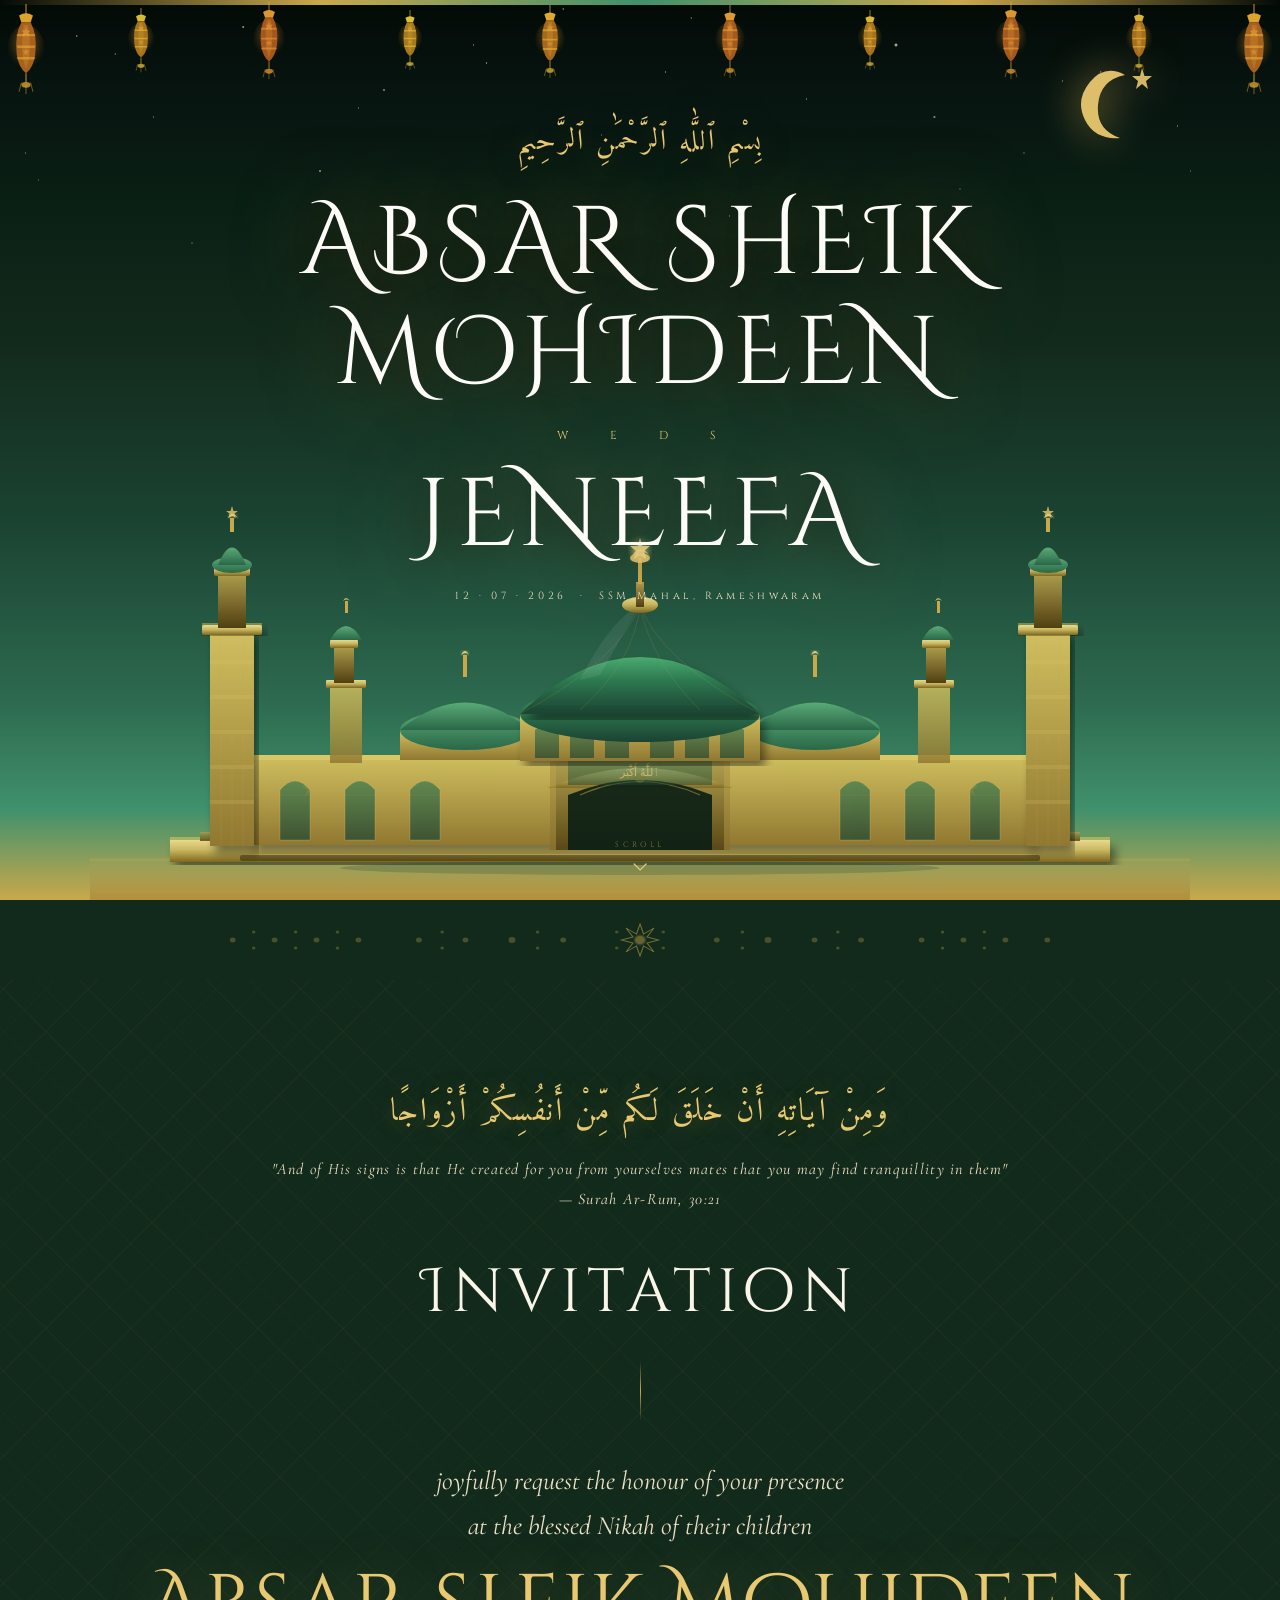
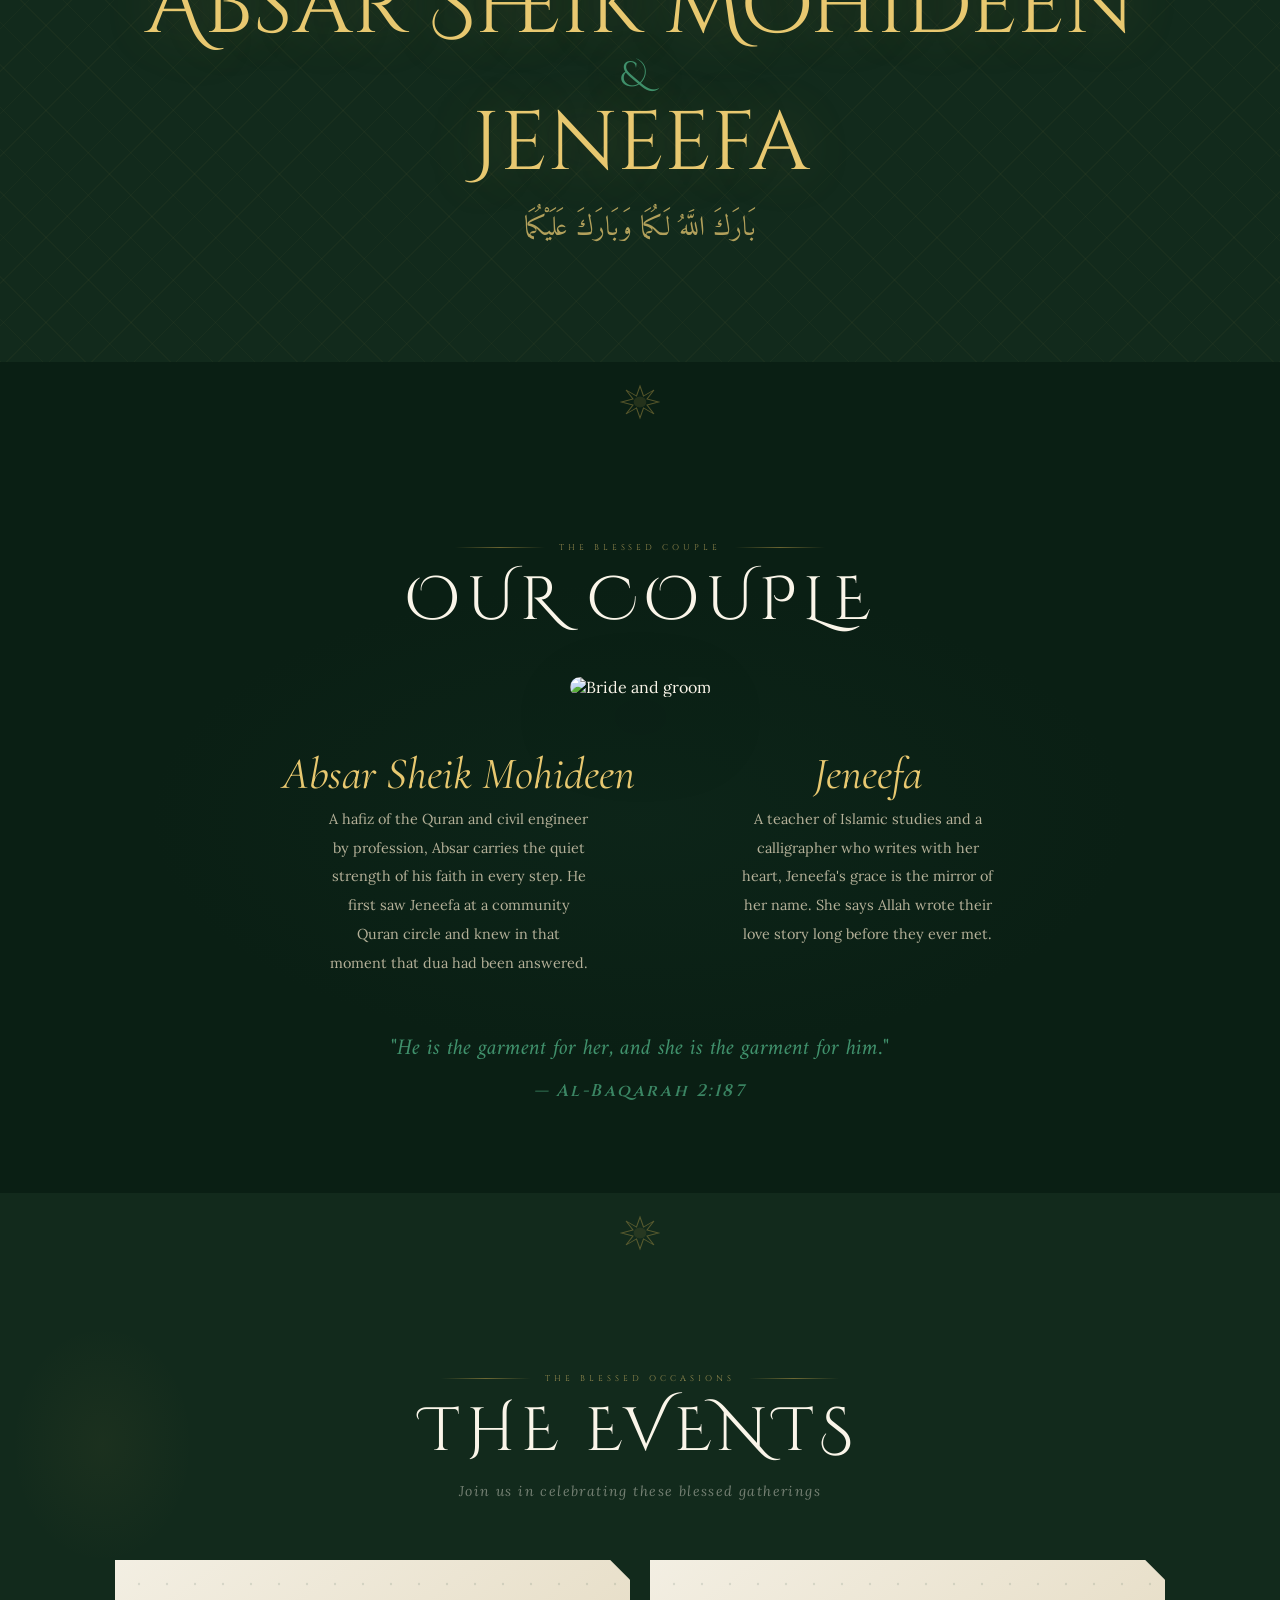
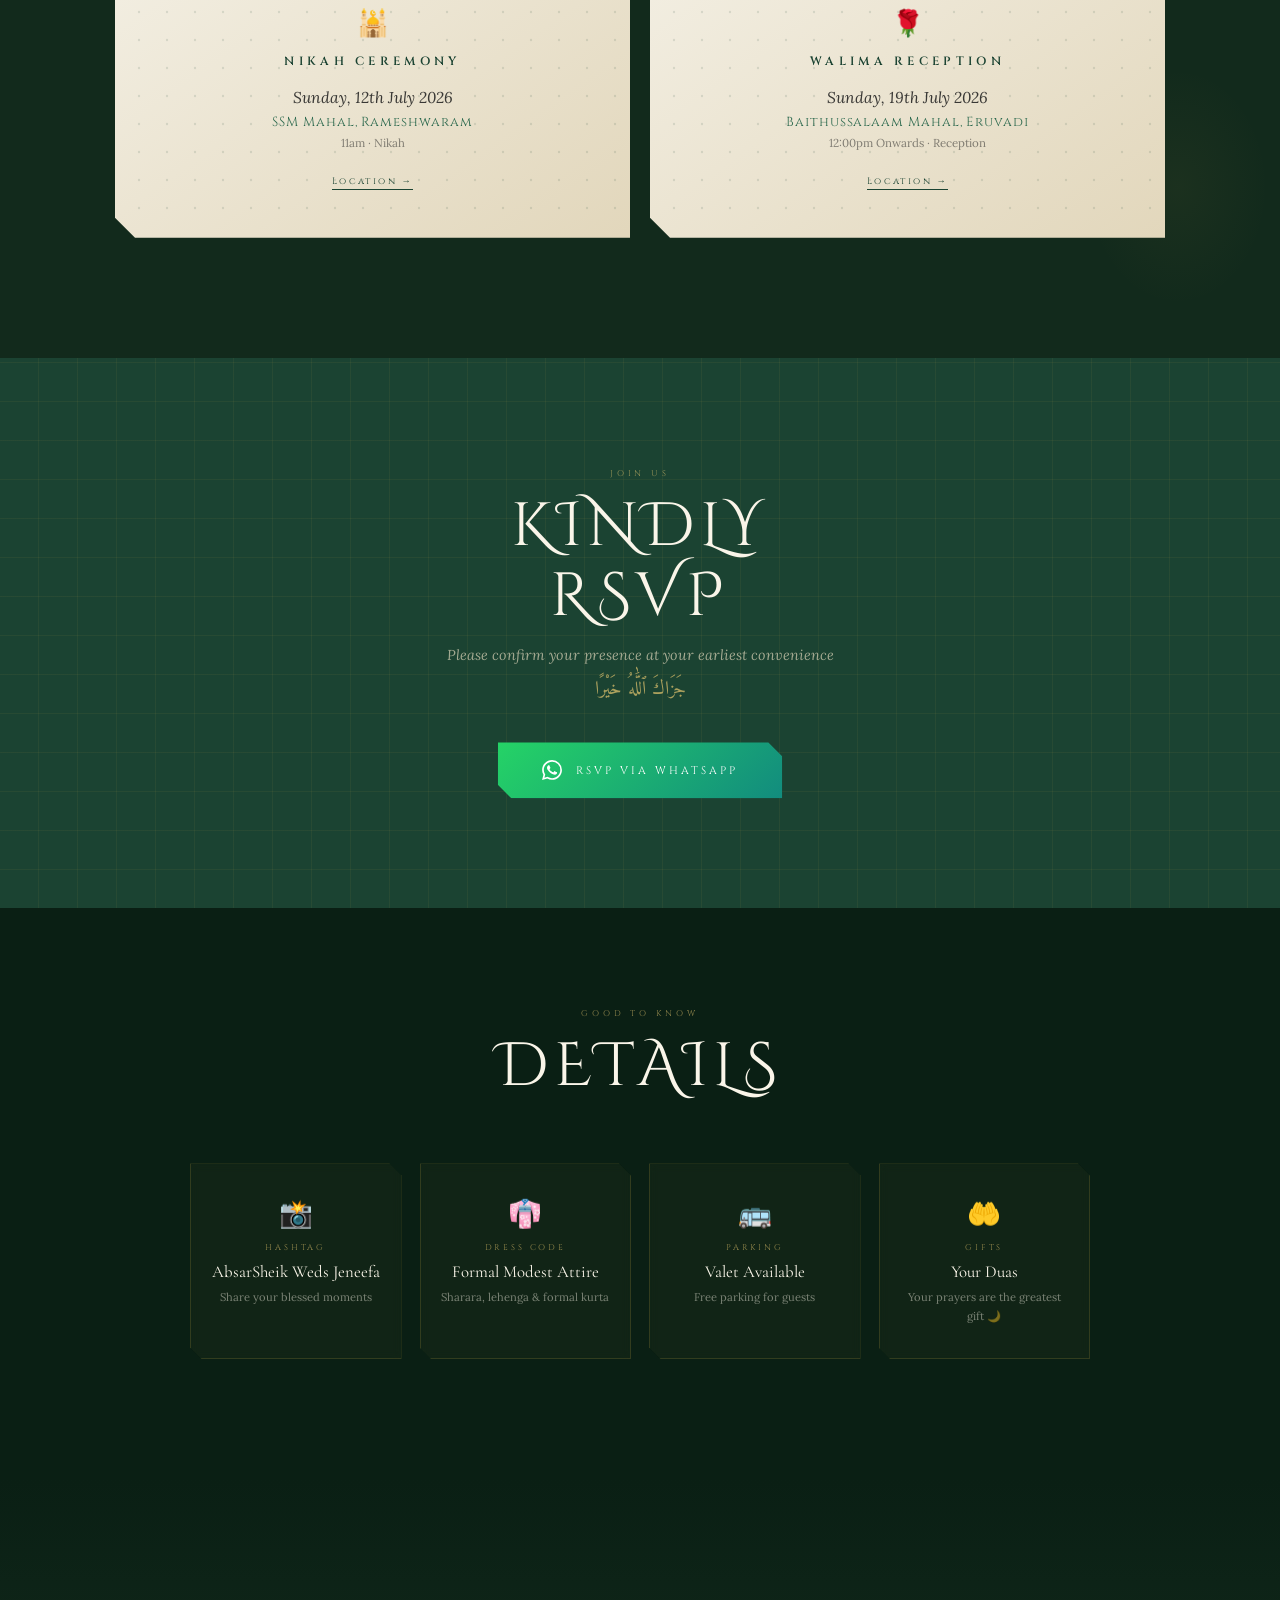
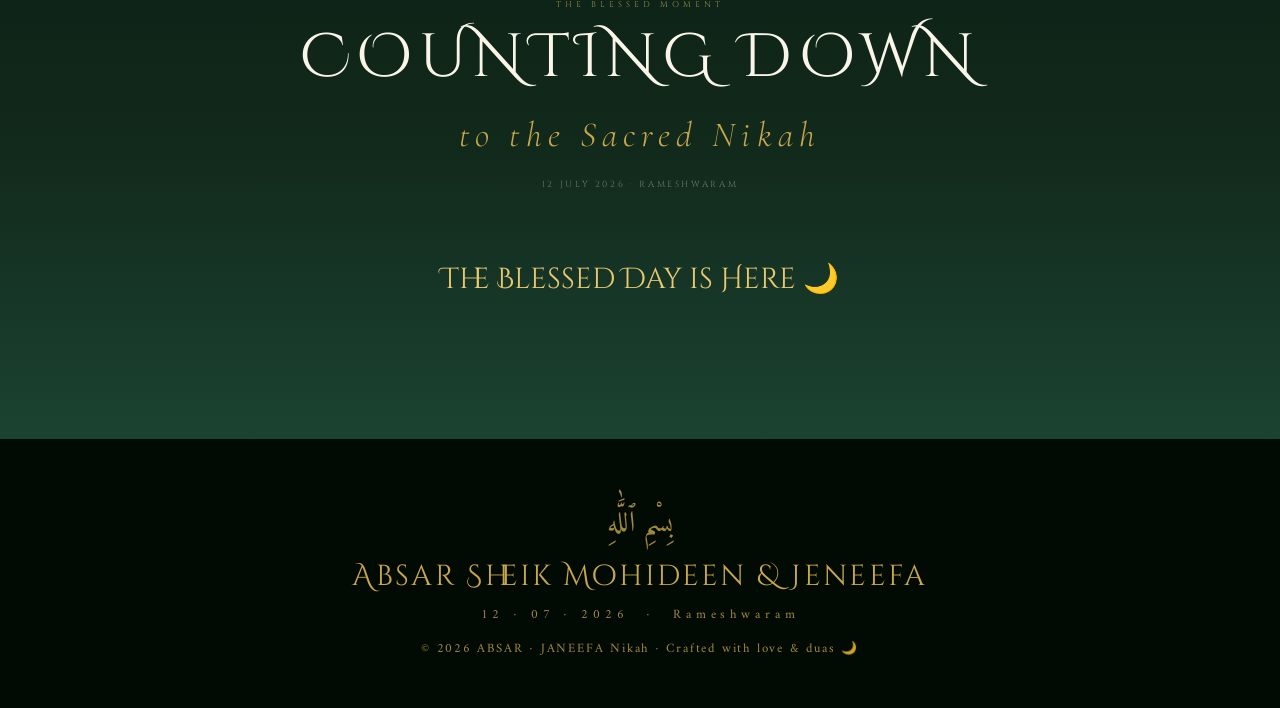
==== public/landing/index.html @ 11c2fe96 "Initial commit Invitation" ====
<!DOCTYPE html>
<html lang="en">
<head>
<meta charset="UTF-8"/>
<meta name="viewport" content="width=device-width, initial-scale=1.0"/>
<title>Absar Sheik Mohideen & Jeneefa — Nikah Invitation</title>
<link rel="preconnect" href="https://fonts.googleapis.com"/>
<link rel="preconnect" href="https://fonts.gstatic.com" crossorigin="anonymous"/>
<link href="https://fonts.googleapis.com/css2?family=Cormorant+Garamond:ital,wght@0,300;0,400;0,500;0,600;1,300;1,400;1,500&family=Cinzel:wght@400;500;600&family=Cinzel+Decorative:wght@400;700&family=Lora:ital,wght@0,400;0,500;1,400;1,500&family=Amiri:ital,wght@0,400;0,700;1,400&display=swap" rel="stylesheet"/>
<style>
:root {
  --emerald:    #1B4332;
  --emerald-md: #2D6A4F;
  --emerald-lt: #40916C;
  --gold:       #C9A84C;
  --gold-lt:    #E8C870;
  --gold-pale:  #F5E6B8;
  --ivory:      #FDF8EE;
  --ivory-dk:   #EDE0C4;
  --cream:      #FAF5E9;
  --deep:       #0A1F14;
  --deep-md:    #122A1C;
  --navy:       #0D1B2A;
  --copper:     #B5752A;
  --white:      #FEFCF8;
}

* { margin:0; padding:0; box-sizing:border-box; }
html { scroll-behavior:smooth; }

body {
  font-family: 'Lora', serif;
  background: var(--deep);
  color: var(--cream);
  overflow-x: hidden;
}

::-webkit-scrollbar { width:3px; }
::-webkit-scrollbar-track { background: var(--deep); }
::-webkit-scrollbar-thumb { background: var(--gold); border-radius:2px; }

/* ── PROGRESS ── */
#progress-bar {
  position:fixed; top:0; left:0; z-index:9999;
  height:2px; width:0%;
  background: linear-gradient(90deg, var(--gold), var(--emerald-lt), var(--gold-lt));
}

/* ══════════════════════════════════
   FLOATING CANDLES / LANTERNS LAYER
══════════════════════════════════ */
#lantern-layer {
  position:fixed; top:0; left:0; right:0;
  height:100vh; pointer-events:none; z-index:50; overflow:hidden;
}
.lantern {
  position:absolute;
  will-change:transform,opacity;
}

/* ══════════════════════════════════
   HERO
══════════════════════════════════ */
#hero {
  position:relative;
  height:100vh; min-height:700px;
  display:flex; flex-direction:column;
  align-items:center; justify-content:center;
  overflow:hidden;
  background: linear-gradient(180deg,
    #030A06 0%,
    #071410 10%,
    #0A1F14 22%,
    #122A1C 38%,
    #1B4332 58%,
    #2D6A4F 78%,
    #40916C 90%,
    #C9A84C 100%
  );
}

/* Star field */
.star-field { position:absolute; inset:0; z-index:1; pointer-events:none; }
.star-field::before, .star-field::after {
  content:''; position:absolute; inset:0;
  background-image:
    radial-gradient(1px 1px at 6% 4%,  rgba(255,248,210,0.95) 0%, transparent 100%),
    radial-gradient(1.5px 1.5px at 19% 3%,  rgba(255,248,210,0.8)  0%, transparent 100%),
    radial-gradient(1px 1px at 38% 7%,  rgba(255,248,210,0.9)  0%, transparent 100%),
    radial-gradient(1px 1px at 54% 2%,  rgba(255,248,210,0.7)  0%, transparent 100%),
    radial-gradient(2px 2px at 70% 5%,  rgba(255,252,220,1.0)  0%, transparent 100%),
    radial-gradient(1px 1px at 86% 8%,  rgba(255,248,210,0.85) 0%, transparent 100%),
    radial-gradient(1px 1px at 12% 13%, rgba(255,248,210,0.6)  0%, transparent 100%),
    radial-gradient(1.5px 1.5px at 30% 10%, rgba(255,248,210,0.75) 0%, transparent 100%),
    radial-gradient(1px 1px at 47% 15%, rgba(255,248,210,0.5)  0%, transparent 100%),
    radial-gradient(1px 1px at 63% 11%, rgba(255,248,210,0.7)  0%, transparent 100%),
    radial-gradient(1px 1px at 80% 17%, rgba(255,248,210,0.6)  0%, transparent 100%),
    radial-gradient(1px 1px at 3%  20%, rgba(255,248,210,0.45)0%, transparent 100%),
    radial-gradient(1px 1px at 92% 14%, rgba(255,248,210,0.7)  0%, transparent 100%),
    radial-gradient(1.5px 1.5px at 25% 19%, rgba(255,248,210,0.8) 0%, transparent 100%),
    radial-gradient(1px 1px at 44% 1%,  rgba(255,248,210,0.9)  0%, transparent 100%),
    radial-gradient(1px 1px at 75% 21%, rgba(255,248,210,0.5)  0%, transparent 100%),
    radial-gradient(1px 1px at 57% 24%, rgba(255,248,210,0.65)0%, transparent 100%),
    radial-gradient(1px 1px at 15% 27%, rgba(255,248,210,0.55)0%, transparent 100%);
  animation: twinkle 3.5s ease-in-out infinite alternate;
}
.star-field::after {
  background-image:
    radial-gradient(1px 1px at 9%  6%,  rgba(255,248,210,0.7)  0%, transparent 100%),
    radial-gradient(1px 1px at 28% 12%, rgba(255,248,210,0.6)  0%, transparent 100%),
    radial-gradient(1px 1px at 52% 8%,  rgba(255,248,210,0.8)  0%, transparent 100%),
    radial-gradient(1.5px 1.5px at 73% 13%, rgba(255,248,210,0.75)0%, transparent 100%),
    radial-gradient(1px 1px at 93% 19%, rgba(255,248,210,0.5)  0%, transparent 100%),
    radial-gradient(1px 1px at 2%  17%, rgba(255,248,210,0.6)  0%, transparent 100%),
    radial-gradient(1px 1px at 37% 5%,  rgba(255,248,210,0.7)  0%, transparent 100%),
    radial-gradient(1px 1px at 83% 9%,  rgba(255,248,210,0.65)0%, transparent 100%);
  animation-delay:1.8s; animation-duration:4.5s;
}
@keyframes twinkle { 0%{opacity:0.4} 100%{opacity:1} }

/* Crescent moon */
.hero-crescent {
  position:absolute; top:60px; right:min(15%, 120px);
  z-index:3; filter:drop-shadow(0 0 20px rgba(201,168,76,0.8));
  animation: moonGlow 4s ease-in-out infinite;
}
@keyframes moonGlow {
  0%,100%{filter:drop-shadow(0 0 20px rgba(201,168,76,0.8)) drop-shadow(0 0 40px rgba(201,168,76,0.3));}
  50%{filter:drop-shadow(0 0 35px rgba(201,168,76,1)) drop-shadow(0 0 70px rgba(201,168,76,0.5));}
}

/* Mosque wrapper */
.mosque-wrapper {
  position:absolute; bottom:0; left:50%;
  transform:translateX(-50%);
  width:min(1100px, 100vw);
  z-index:2; will-change:transform;
}
.mosque-wrapper svg { width:100%; height:auto; display:block; }

@keyframes mosqueGlow {
  0%,100%{ filter:drop-shadow(0 0 40px rgba(201,168,76,0.25)) drop-shadow(0 0 100px rgba(27,67,50,0.2)); }
  50%    { filter:drop-shadow(0 0 65px rgba(201,168,76,0.45)) drop-shadow(0 0 140px rgba(27,67,50,0.35)); }
}
.mosque-wrapper svg { animation: mosqueGlow 5s ease-in-out infinite; }

/* Hero text */
.hero-text {
  position:relative; z-index:5;
  text-align:center; padding:0 20px;
  margin-bottom:180px;
}
.hero-bismillah {
  font-family:'Amiri', serif;
  font-size:clamp(1.1rem, 3.5vw, 1.8rem);
  color:var(--gold-lt);
  letter-spacing:0.08em;
  opacity:0.9; margin-bottom:22px;
  animation: fadeDown 1.5s ease 0.2s both;
  text-shadow: 0 0 30px rgba(201,168,76,0.5);
}
.hero-name {
  font-family:'Cinzel Decorative', serif;
  font-size:clamp(2.6rem, 7.5vw, 6rem);
  font-weight:400; color:var(--white);
  line-height:1.15; letter-spacing:0.06em;
  text-shadow:0 0 80px rgba(201,168,76,0.5), 0 4px 40px rgba(0,0,0,0.8);
  animation: fadeDown 1.5s ease 0.4s both;
  margin:0;
}
.hero-weds {
  font-family:'Cinzel', serif;
  font-size:clamp(0.5rem, 1.4vw, 0.72rem);
  letter-spacing:0.65em; color:var(--gold-lt);
  margin:18px 0; opacity:0.75;
  animation: fadeDown 1.5s ease 0.6s both;
  display:block;
}
.hero-name2 {
  font-family:'Cinzel Decorative', serif;
  font-size:clamp(2.6rem, 7.5vw, 6rem);
  font-weight:400; color:var(--white);
  line-height:1.15; letter-spacing:0.06em;
  text-shadow:0 0 80px rgba(201,168,76,0.5), 0 4px 40px rgba(0,0,0,0.8);
  animation: fadeDown 1.5s ease 0.8s both;
  margin:0;
}
.hero-date-line {
  font-family:'Cinzel', serif;
  font-size:clamp(0.5rem, 1.2vw, 0.65rem);
  letter-spacing:0.35em; color:var(--ivory-dk);
  opacity:0.55; margin-top:18px;
  animation: fadeDown 1.5s ease 1s both;
}
@keyframes fadeDown {
  from{opacity:0;transform:translateY(-28px);}
  to{opacity:1;transform:translateY(0);}
}

.hero-top-line {
  position:absolute; top:0; left:0; right:0; height:5px;
  background:linear-gradient(90deg,transparent,var(--gold),var(--emerald-lt),var(--gold),transparent);
  animation:shimmerLine 3s ease-in-out infinite;
}
@keyframes shimmerLine { 0%,100%{opacity:0.55;} 50%{opacity:1;} }

.scroll-cue {
  position:absolute; bottom:24px; left:50%;
  transform:translateX(-50%); z-index:6;
  display:flex; flex-direction:column; align-items:center; gap:8px;
  animation:bobCue 2s ease-in-out infinite;
}
.scroll-cue span {
  font-family:'Cinzel',serif; font-size:0.48rem;
  letter-spacing:0.45em; color:var(--gold-lt); opacity:0.5;
}
@keyframes bobCue {
  0%,100%{transform:translateX(-50%) translateY(0);}
  50%{transform:translateX(-50%) translateY(8px);}
}

/* ══════════════════════════════════
   GEOMETRIC DIVIDER
══════════════════════════════════ */
.geo-divider {
  height:80px; display:flex; align-items:center;
  justify-content:center; overflow:hidden;
  position:relative;
}
.geo-divider svg { width:100%; height:80px; }

/* ══════════════════════════════════
   BLESSING / DUA SECTION
══════════════════════════════════ */
#blessing {
  position:relative;
  padding:100px 24px 110px;
  text-align:center;
  background:var(--deep-md);
  overflow:hidden;
}
.arabesque-bg {
  position:absolute; inset:0;
  background-image:
    repeating-linear-gradient(45deg,  rgba(201,168,76,0.035) 0, rgba(201,168,76,0.035) 1px, transparent 1px, transparent 30px),
    repeating-linear-gradient(-45deg, rgba(201,168,76,0.035) 0, rgba(201,168,76,0.035) 1px, transparent 1px, transparent 30px);
}
.blessing-inner { position:relative; z-index:2; }

.arabic-verse {
  font-family:'Amiri', serif;
  font-size:clamp(1.2rem, 3.5vw, 2rem);
  color:var(--gold-lt); letter-spacing:0.06em;
  line-height:2; opacity:0.9; margin-bottom:10px;
  text-shadow:0 0 25px rgba(201,168,76,0.4);
}
.verse-trans {
  font-family:'Cormorant Garamond', serif;
  font-style:italic;
  font-size:clamp(0.82rem, 1.8vw, 1rem);
  color:var(--ivory-dk); letter-spacing:0.08em;
  line-height:1.9; opacity:0.65; margin-bottom:44px;
}

.section-title-big {
  font-family:'Cinzel Decorative', serif;
  font-size:clamp(2rem, 5.5vw, 3.8rem);
  font-weight:400; color:var(--cream);
  letter-spacing:0.1em; line-height:1.15; margin-bottom:14px;
}
.grandparents-text {
  font-family:'Lora', serif; font-style:italic;
  font-size:clamp(0.85rem, 2vw, 1.05rem);
  color:var(--ivory-dk); line-height:2.2; opacity:0.75;
}
.thin-gold-rule {
  width:1px; height:60px;
  background:linear-gradient(180deg,transparent,var(--gold),transparent);
  margin:32px auto;
}
.parents-text {
  font-family:'Lora', serif;
  font-size:clamp(0.9rem, 2.2vw, 1.1rem);
  color:var(--cream); line-height:2.3;
}
.invite-line {
  font-family:'Cormorant Garamond', serif; font-style:italic;
  font-size:clamp(1.1rem, 3vw, 1.65rem);
  color:var(--ivory-dk); line-height:1.7; margin-top:38px;
}
.big-names {
  font-family:'Cinzel Decorative', serif;
  font-size:clamp(2.6rem, 7.5vw, 5.2rem);
  font-weight:400; color:var(--gold-lt);
  line-height:1.05; margin-top:16px;
  text-shadow:0 0 55px rgba(201,168,76,0.3);
}
.big-and {
  font-size:0.42em; letter-spacing:0.35em;
  color:var(--emerald-lt); display:block; margin:6px 0;
}

/* ══════════════════════════════════
   COUPLE ILLUSTRATION SECTION
══════════════════════════════════ */
#couple-scene {
  position:relative; padding:100px 24px 80px;
  background:var(--deep); overflow:hidden; text-align:center;
}
.couple-scene-bg {
  position:absolute; inset:0;
  background:radial-gradient(ellipse 55% 45% at 50% 50%, rgba(27,67,50,0.15) 0%, transparent 70%);
}
.couple-svg-wrap {
  width:min(600px, 90vw); margin:40px auto 50px;
  position:relative; z-index:2;
  filter:drop-shadow(0 30px 80px rgba(201,168,76,0.15));
}
.couple-svg-wrap svg { width:100%; height:auto; display:block; }

.couple-names-row {
  display:flex; justify-content:center;
  gap:clamp(40px, 8vw, 120px);
  position:relative; z-index:2; margin-bottom:50px;
}
.person-block { text-align:center; }
.c-name {
  font-family:'Cormorant Garamond', serif; font-style:italic;
  font-size:clamp(1.8rem, 4vw, 2.8rem);
  color:var(--gold-lt); margin-bottom:4px;
}
.c-role {
  font-family:'Cinzel', serif; font-size:0.56rem;
  letter-spacing:0.28em; color:var(--cream); opacity:0.4; margin-bottom:14px;
}
.c-bio {
  font-family:'Lora', serif; font-size:0.9rem;
  color:var(--ivory-dk); line-height:2; opacity:0.75;
  max-width:260px; margin:0 auto;
}

.couple-quote {
  font-family:'Amiri', serif; font-style:italic;
  font-size:clamp(1rem, 2.5vw, 1.4rem);
  color:var(--emerald-lt); line-height:1.9;
  max-width:580px; margin:0 auto 0;
  opacity:0.9; position:relative; z-index:2;
}

/* ══════════════════════════════════
   EVENTS
══════════════════════════════════ */
#events {
  position:relative; padding:100px 24px 120px;
  background:var(--deep-md); overflow:hidden;
}
.events-bg-pattern {
  position:absolute; inset:0;
  background-image:
    radial-gradient(ellipse 130px 170px at 8% 25%,  rgba(201,168,76,0.05) 0%, transparent 70%),
    radial-gradient(ellipse 130px 170px at 92% 75%, rgba(201,168,76,0.05) 0%, transparent 70%);
}
.events-grid {
  display:grid;
  grid-template-columns:repeat(auto-fit, minmax(280px, 1fr));
  gap:20px; max-width:1050px; margin:0 auto;
  position:relative; z-index:2;
}
.event-card {
  position:relative;
  background:linear-gradient(145deg, rgba(250,245,233,0.97) 0%, rgba(237,224,196,0.95) 100%);
  padding:46px 26px 50px; text-align:center;
  clip-path:polygon(0 0, calc(100% - 20px) 0, 100% 20px, 100% 100%, 20px 100%, 0 calc(100% - 20px));
  opacity:0; transform:translateY(28px);
  transition:opacity 0.7s ease, transform 0.7s ease, box-shadow 0.4s;
}
.event-card.revealed { opacity:1; transform:translateY(0); }
.event-card:hover {
  box-shadow:0 20px 60px rgba(0,0,0,0.35), 0 0 0 1px rgba(201,168,76,0.25);
  transform:translateY(-7px);
}
.event-card::before {
  content:''; position:absolute; inset:10px;
  background:url("data:image/svg+xml,%3Csvg xmlns='http://www.w3.org/2000/svg' width='28' height='28'%3E%3Ccircle cx='14' cy='14' r='1.2' fill='%231B4332' opacity='0.12'/%3E%3C/svg%3E");
  pointer-events:none;
}
.event-icon { font-size:1.6rem; margin-bottom:14px; display:block; }
.event-name {
  font-family:'Cinzel', serif; font-size:0.75rem;
  letter-spacing:0.36em; color:var(--emerald); text-transform:uppercase;
  margin-bottom:18px; font-weight:600;
}
.event-date {
  font-family:'Lora', serif; font-style:italic;
  font-size:0.98rem; color:#1a1a1a; margin-bottom:6px; opacity:0.85;
}
.event-venue {
  font-family:'Cinzel', serif; font-size:0.82rem;
  color:var(--emerald-md); margin-bottom:4px; letter-spacing:0.07em;
}
.event-time {
  font-family:'Lora', serif; font-size:0.72rem;
  color:#1a1a1a; opacity:0.5; margin-bottom:18px;
}
.event-link {
  font-family:'Cinzel', serif; font-size:0.58rem;
  letter-spacing:0.26em; color:var(--emerald);
  text-decoration:none; border-bottom:0.5px solid var(--emerald);
  padding-bottom:2px; transition:opacity 0.2s;
}
.event-link:hover { opacity:0.5; }

/* ══════════════════════════════════
   RSVP
══════════════════════════════════ */
#rsvp {
  position:relative; padding:110px 24px;
  text-align:center; background:var(--emerald);
  overflow:hidden;
}
#rsvp::before {
  content:''; position:absolute; inset:0;
  background-image:
    repeating-linear-gradient(0deg,   transparent 0, transparent 38px, rgba(201,168,76,0.07) 38px, rgba(201,168,76,0.07) 39px),
    repeating-linear-gradient(90deg,  transparent 0, transparent 38px, rgba(201,168,76,0.07) 38px, rgba(201,168,76,0.07) 39px);
}
.wa-btn {
  display:inline-flex; align-items:center; gap:14px;
  background:linear-gradient(135deg, #25D366, #128C7E);
  color:#fff; font-family:'Cinzel',serif; font-size:0.68rem;
  letter-spacing:0.28em; text-transform:uppercase;
  padding:18px 44px;
  clip-path:polygon(0 0, calc(100% - 14px) 0, 100% 14px, 100% 100%, 14px 100%, 0 calc(100% - 14px));
  text-decoration:none;
  box-shadow:0 10px 40px rgba(18,140,126,0.4);
  transition:all 0.35s; margin-top:36px; position:relative; z-index:1;
}
.wa-btn:hover { transform:translateY(-4px); box-shadow:0 18px 50px rgba(18,140,126,0.55); }

/* ══════════════════════════════════
   DETAILS
══════════════════════════════════ */
#details {
  position:relative; padding:100px 24px 120px;
  background:var(--deep); overflow:hidden;
}
.details-grid {
  display:grid;
  grid-template-columns:repeat(auto-fit, minmax(190px, 1fr));
  gap:18px; max-width:900px; margin:0 auto; position:relative; z-index:2;
}
.detail-card {
  border:1px solid rgba(201,168,76,0.18);
  padding:32px 20px; text-align:center;
  background:rgba(201,168,76,0.04);
  backdrop-filter:blur(4px);
  transition:background 0.3s, transform 0.3s;
  clip-path:polygon(0 0, calc(100% - 12px) 0, 100% 12px, 100% 100%, 12px 100%, 0 calc(100% - 12px));
}
.detail-card:hover { background:rgba(201,168,76,0.09); transform:translateY(-4px); }
.detail-icon { font-size:1.7rem; margin-bottom:12px; display:block; }
.detail-label {
  font-family:'Cinzel',serif; font-size:0.52rem;
  letter-spacing:0.34em; text-transform:uppercase;
  color:var(--gold-lt); opacity:0.62; margin-bottom:8px;
}
.detail-value {
  font-family:'Cormorant Garamond',serif; font-size:1.05rem;
  color:var(--cream); margin-bottom:6px;
}
.detail-sub {
  font-family:'Lora',serif; font-size:0.7rem;
  color:var(--cream); opacity:0.45; line-height:1.7;
}

/* ══════════════════════════════════
   COUNTDOWN
══════════════════════════════════ */
#countdown {
  position:relative; padding:120px 24px;
  text-align:center;
  background:linear-gradient(180deg, var(--deep) 0%, var(--deep-md) 50%, var(--emerald) 100%);
  overflow:hidden;
}
.cd-boxes {
  display:flex; justify-content:center;
  gap:16px; flex-wrap:wrap; margin-top:50px;
}
.cd-box {
  min-width:100px; padding:22px 16px;
  border:1px solid rgba(201,168,76,0.22);
  clip-path:polygon(0 0, calc(100% - 10px) 0, 100% 10px, 100% 100%, 10px 100%, 0 calc(100% - 10px));
  background:rgba(201,168,76,0.05);
}
.cd-num {
  font-family:'Cinzel Decorative',serif;
  font-size:clamp(2.4rem, 6.5vw, 3.3rem);
  font-weight:400; color:var(--gold-lt);
  line-height:1; display:block;
  text-shadow:0 0 28px rgba(232,200,112,0.45);
}
.cd-lbl {
  font-family:'Cinzel',serif; font-size:0.5rem;
  letter-spacing:0.35em; text-transform:uppercase;
  color:var(--cream); opacity:0.4; margin-top:8px; display:block;
}

/* ══════════════════════════════════
   FOOTER
══════════════════════════════════ */
footer {
  background:#020A04;
  padding:60px 24px 40px; text-align:center;
}
.footer-names {
  font-family:'Cinzel Decorative',serif;
  font-size:clamp(1.2rem, 3vw, 1.8rem);
  color:var(--gold); margin-bottom:8px; letter-spacing:0.08em;
}
.footer-date {
  font-family:'Cinzel',serif; font-size:0.58rem;
  letter-spacing:0.38em; color:#333; margin-bottom:28px;
}
.footer-links {
  display:flex; justify-content:center; gap:14px; margin-bottom:28px;
}
.footer-links a {
  width:40px; height:40px; border:1px solid #222;
  display:flex; align-items:center; justify-content:center;
  color:#333; font-size:0.58rem; letter-spacing:0.04em;
  text-decoration:none;
  clip-path:polygon(0 0, calc(100% - 8px) 0, 100% 8px, 100% 100%, 8px 100%, 0 calc(100% - 8px));
  transition:all 0.3s;
}
.footer-links a:hover { border-color:var(--gold); color:var(--gold); background:rgba(201,168,76,0.08); }
.footer-copy {
  font-family:'Lora',serif; font-size:0.58rem;
  letter-spacing:0.14em; color:#222;
}

/* ── SECTION DECO ── */
.sec-deco {
  display:flex; align-items:center; justify-content:center;
  gap:14px; margin-bottom:14px;
}
.sec-deco::before,.sec-deco::after {
  content:''; flex:1; max-width:90px; height:0.5px;
  background:linear-gradient(90deg,transparent,rgba(201,168,76,0.5),transparent);
}
.sec-deco span {
  font-family:'Cinzel',serif; font-size:0.52rem;
  letter-spacing:0.48em; color:var(--gold-lt); opacity:0.62; text-transform:uppercase;
}

/* ── REVEAL ── */
.reveal { opacity:0; transform:translateY(28px); transition:opacity 0.9s ease, transform 0.9s ease; }
.reveal.on { opacity:1; transform:translateY(0); }
.reveal.d1{transition-delay:0.1s;} .reveal.d2{transition-delay:0.22s;}
.reveal.d3{transition-delay:0.34s;} .reveal.d4{transition-delay:0.46s;}
.reveal.d5{transition-delay:0.58s;}

@media(max-width:640px){
  .events-grid{grid-template-columns:1fr;}
  .details-grid{grid-template-columns:repeat(2,1fr);}
  .couple-names-row{flex-direction:column; gap:30px; align-items:center;}
  .cd-boxes{gap:10px;}
  .cd-box{min-width:70px; padding:14px 10px;}
}
</style>
</head>
<body>

<div id="progress-bar"></div>
<div id="lantern-layer"></div>

<!-- ═══════════════════════════════
     HERO
═══════════════════════════════ -->
<section id="hero">
  <div class="hero-top-line"></div>
  <div class="star-field"></div>

  <!-- Crescent & Star -->
  <div class="hero-crescent">
    <svg width="90" height="90" viewBox="0 0 90 90" fill="none">
      <path d="M55 15 Q30 20 28 45 Q26 70 50 78 Q25 80 15 60 Q5 40 20 22 Q35 4 55 15Z"
            fill="#E8C870" opacity="0.95"/>
      <polygon points="72,8 74.5,16 82,16 76,21 78,29 72,24 66,29 68,21 62,16 70,16"
               fill="#E8C870" opacity="0.9"/>
    </svg>
  </div>

  <!-- MOSQUE SVG -->
  <div class="mosque-wrapper" id="mosque-svg-wrapper">
    <svg viewBox="0 0 1100 400" xmlns="http://www.w3.org/2000/svg" fill="none">
      <defs>
        <linearGradient id="mStone" x1="0" y1="0" x2="0" y2="1">
          <stop offset="0%"   stop-color="#E8D890"/>
          <stop offset="45%"  stop-color="#C8B860"/>
          <stop offset="100%" stop-color="#806820"/>
        </linearGradient>
        <linearGradient id="mDark" x1="0" y1="0" x2="0" y2="1">
          <stop offset="0%"   stop-color="#B0A050"/>
          <stop offset="100%" stop-color="#504010"/>
        </linearGradient>
        <linearGradient id="mGreen" x1="0" y1="0" x2="0" y2="1">
          <stop offset="0%"   stop-color="#3A7A50"/>
          <stop offset="100%" stop-color="#1B4332"/>
        </linearGradient>
        <linearGradient id="mGreenLt" x1="0" y1="0" x2="0" y2="1">
          <stop offset="0%"   stop-color="#5AAA70"/>
          <stop offset="100%" stop-color="#2D6A4F"/>
        </linearGradient>
        <linearGradient id="mDome" x1="0" y1="0" x2="0" y2="1">
          <stop offset="0%"   stop-color="#4AAA70"/>
          <stop offset="40%"  stop-color="#2D7A50"/>
          <stop offset="100%" stop-color="#1B4332"/>
        </linearGradient>
        <linearGradient id="mDomeSm" x1="0" y1="0" x2="0" y2="1">
          <stop offset="0%"   stop-color="#5AAA78"/>
          <stop offset="100%" stop-color="#2A6848"/>
        </linearGradient>
        <linearGradient id="mWall" x1="0" y1="0" x2="0" y2="1">
          <stop offset="0%"   stop-color="#D0C060"/>
          <stop offset="100%" stop-color="#907830"/>
        </linearGradient>
        <linearGradient id="mSky" x1="0" y1="0" x2="0" y2="1">
          <stop offset="0%"   stop-color="#C8B060" stop-opacity="0.12"/>
          <stop offset="100%" stop-color="#805018" stop-opacity="0.35"/>
        </linearGradient>
        <filter id="glow3d">
          <feDropShadow dx="5" dy="7" stdDeviation="5" flood-color="#000" flood-opacity="0.45"/>
        </filter>
        <filter id="glowSoft">
          <feGaussianBlur stdDeviation="4" result="b"/>
          <feMerge><feMergeNode in="b"/><feMergeNode in="SourceGraphic"/></feMerge>
        </filter>
        <filter id="glowTiny">
          <feGaussianBlur stdDeviation="2" result="b"/>
          <feMerge><feMergeNode in="b"/><feMergeNode in="SourceGraphic"/></feMerge>
        </filter>
      </defs>

      <!-- Ground -->
      <rect x="0" y="360" width="1100" height="40" fill="url(#mSky)" opacity="0.8"/>
      <rect x="0" y="358" width="1100" height="3"  fill="#C9A84C" opacity="0.25"/>

      <!-- BASE PLATFORM -->
      <rect x="80"  y="340" width="940" height="22" fill="url(#mStone)" filter="url(#glow3d)"/>
      <rect x="80"  y="337" width="940" height="5"  fill="#EED870" opacity="0.45"/>
      <rect x="110" y="332" width="880" height="9"  fill="url(#mDark)" opacity="0.8"/>

      <!-- MAIN WALL -->
      <rect x="160" y="255" width="780" height="90" fill="url(#mWall)" filter="url(#glow3d)"/>
      <rect x="160" y="255" width="780" height="5"  fill="#EED870" opacity="0.35"/>
      <!-- Wall arched windows -->
      <g fill="url(#mGreen)" opacity="0.7">
        <path d="M190 290 Q205 272 220 290 L220 340 L190 340Z"/>
        <path d="M255 290 Q270 272 285 290 L285 340 L255 340Z"/>
        <path d="M320 290 Q335 272 350 290 L350 340 L320 340Z"/>
        <path d="M750 290 Q765 272 780 290 L780 340 L750 340Z"/>
        <path d="M815 290 Q830 272 845 290 L845 340 L815 340Z"/>
        <path d="M880 290 Q895 272 910 290 L910 340 L880 340Z"/>
      </g>
      <!-- Window outlines -->
      <g stroke="#E8C870" stroke-width="0.8" opacity="0.3" fill="none">
        <path d="M190 290 Q205 272 220 290 L220 340 L190 340Z"/>
        <path d="M255 290 Q270 272 285 290 L285 340 L255 340Z"/>
        <path d="M320 290 Q335 272 350 290 L350 340 L320 340Z"/>
        <path d="M750 290 Q765 272 780 290 L780 340 L750 340Z"/>
        <path d="M815 290 Q830 272 845 290 L845 340 L815 340Z"/>
        <path d="M880 290 Q895 272 910 290 L910 340 L880 340Z"/>
      </g>

      <!-- MAIN DOOR (Grand Arch) -->
      <rect x="460" y="255" width="180" height="95" fill="url(#mDark)" opacity="0.85"/>
      <path d="M458 288 Q550 248 642 288" fill="url(#mStone)" opacity="0.9"/>
      <!-- Door surround -->
      <rect x="460" y="255" width="6"  height="95" fill="#C9A84C" opacity="0.4"/>
      <rect x="634" y="255" width="6"  height="95" fill="#C9A84C" opacity="0.4"/>
      <!-- Inner door -->
      <path d="M478 295 Q550 265 622 295 L622 350 L478 350Z" fill="#0A1F14" opacity="0.9"/>
      <!-- Door ornament -->
      <path d="M490 295 Q550 268 610 295" stroke="#C9A84C" stroke-width="1.2" fill="none" opacity="0.5"/>
      <circle cx="550" cy="278" r="5" fill="#C9A84C" opacity="0.5"/>
      <!-- Calligraphy panel above door -->
      <rect x="478" y="257" width="144" height="28" fill="url(#mGreen)" opacity="0.5"/>
      <text x="550" y="276" font-family="serif" font-size="11" fill="#E8C870" opacity="0.75" text-anchor="middle">ٱللَّٰهُ أَكْبَر</text>

      <!-- ══ LEFT MINARET ══ -->
      <!-- Shaft -->
      <rect x="120" y="130" width="44" height="216" fill="url(#mWall)" filter="url(#glow3d)"/>
      <!-- Shaft bands -->
      <g fill="#E8C870" opacity="0.18">
        <rect x="120" y="160" width="44" height="4"/>
        <rect x="120" y="195" width="44" height="4"/>
        <rect x="120" y="230" width="44" height="4"/>
        <rect x="120" y="265" width="44" height="4"/>
        <rect x="120" y="300" width="44" height="4"/>
      </g>
      <!-- Shaft vertical ribs -->
      <g stroke="#C9A84C" stroke-width="0.6" opacity="0.25">
        <line x1="131" y1="130" x2="131" y2="346"/>
        <line x1="142" y1="130" x2="142" y2="346"/>
        <line x1="153" y1="130" x2="153" y2="346"/>
      </g>
      <!-- Balcony -->
      <rect x="112" y="125" width="60" height="10" rx="2" fill="url(#mStone)" filter="url(#glow3d)"/>
      <rect x="112" y="123" width="60" height="4"  fill="#EED870" opacity="0.4"/>
      <!-- Upper shaft -->
      <rect x="128" y="72" width="28" height="56" fill="url(#mDark)"/>
      <!-- Minaret neck -->
      <rect x="124" y="66" width="36" height="10" rx="2" fill="url(#mStone)"/>
      <!-- Minaret dome -->
      <ellipse cx="142" cy="65" rx="20" ry="8" fill="url(#mDomeSm)"/>
      <path d="M128 65 Q142 30 156 65Z" fill="url(#mDomeSm)"/>
      <!-- Crescent finial -->
      <rect x="140" y="18" width="4" height="14" fill="#C9A84C"/>
      <path d="M138 18 Q142 10 148 18 Q144 14 138 18Z" fill="#E8C870" filter="url(#glowTiny)"/>
      <polygon points="142,6 143.5,11 148,11 144.5,13.5 145.5,18 142,15.5 138.5,18 139.5,13.5 136,11 140.5,11"
               fill="#E8C870" opacity="0.8"/>

      <!-- ══ RIGHT MINARET ══ -->
      <rect x="936" y="130" width="44" height="216" fill="url(#mWall)" filter="url(#glow3d)"/>
      <g fill="#E8C870" opacity="0.18">
        <rect x="936" y="160" width="44" height="4"/>
        <rect x="936" y="195" width="44" height="4"/>
        <rect x="936" y="230" width="44" height="4"/>
        <rect x="936" y="265" width="44" height="4"/>
        <rect x="936" y="300" width="44" height="4"/>
      </g>
      <g stroke="#C9A84C" stroke-width="0.6" opacity="0.25">
        <line x1="947" y1="130" x2="947" y2="346"/>
        <line x1="958" y1="130" x2="958" y2="346"/>
        <line x1="969" y1="130" x2="969" y2="346"/>
      </g>
      <rect x="928" y="125" width="60" height="10" rx="2" fill="url(#mStone)" filter="url(#glow3d)"/>
      <rect x="928" y="123" width="60" height="4"  fill="#EED870" opacity="0.4"/>
      <rect x="944" y="72"  width="28" height="56" fill="url(#mDark)"/>
      <rect x="940" y="66"  width="36" height="10" rx="2" fill="url(#mStone)"/>
      <ellipse cx="958" cy="65" rx="20" ry="8" fill="url(#mDomeSm)"/>
      <path d="M944 65 Q958 30 972 65Z" fill="url(#mDomeSm)"/>
      <rect x="956" y="18" width="4" height="14" fill="#C9A84C"/>
      <path d="M954 18 Q958 10 964 18 Q960 14 954 18Z" fill="#E8C870" filter="url(#glowTiny)"/>
      <polygon points="958,6 959.5,11 964,11 960.5,13.5 961.5,18 958,15.5 954.5,18 955.5,13.5 952,11 956.5,11"
               fill="#E8C870" opacity="0.8"/>

      <!-- ══ SIDE SMALL MINARETS ══ -->
      <!-- Left inner -->
      <rect x="240" y="185" width="32" height="78" fill="url(#mWall)" opacity="0.85"/>
      <rect x="236" y="180" width="40" height="8" rx="1" fill="url(#mStone)"/>
      <rect x="244" y="145" width="20" height="38" fill="url(#mDark)"/>
      <rect x="240" y="140" width="28" height="8" rx="1" fill="url(#mStone)"/>
      <path d="M240 140 Q256 112 272 140Z" fill="url(#mDomeSm)"/>
      <rect x="255" y="101" width="3" height="12" fill="#C9A84C"/>
      <path d="M253 101 Q256 95 260 101 Q257 98 253 101Z" fill="#E8C870" opacity="0.8"/>

      <!-- Right inner -->
      <rect x="828" y="185" width="32" height="78" fill="url(#mWall)" opacity="0.85"/>
      <rect x="824" y="180" width="40" height="8" rx="1" fill="url(#mStone)"/>
      <rect x="836" y="145" width="20" height="38" fill="url(#mDark)"/>
      <rect x="832" y="140" width="28" height="8" rx="1" fill="url(#mStone)"/>
      <path d="M832 140 Q848 112 864 140Z" fill="url(#mDomeSm)"/>
      <rect x="847" y="101" width="3" height="12" fill="#C9A84C"/>
      <path d="M845 101 Q848 95 852 101 Q849 98 845 101Z" fill="#E8C870" opacity="0.8"/>

      <!-- ══ SIDE DOMES ══ -->
      <!-- Left side dome -->
      <rect x="310" y="230" width="130" height="30" fill="url(#mWall)"/>
      <ellipse cx="375" cy="230" rx="65" ry="20" fill="url(#mDomeSm)"/>
      <path d="M310 230 Q375 175 440 230Z" fill="url(#mDomeSm)"/>
      <rect x="373" y="155" width="4" height="22" fill="#C9A84C"/>
      <path d="M371 155 Q375 147 379 155 Q376 151 371 155Z" fill="#E8C870" filter="url(#glowTiny)"/>

      <!-- Right side dome -->
      <rect x="660" y="230" width="130" height="30" fill="url(#mWall)"/>
      <ellipse cx="725" cy="230" rx="65" ry="20" fill="url(#mDomeSm)"/>
      <path d="M660 230 Q725 175 790 230Z" fill="url(#mDomeSm)"/>
      <rect x="723" y="155" width="4" height="22" fill="#C9A84C"/>
      <path d="M721 155 Q725 147 729 155 Q726 151 721 155Z" fill="#E8C870" filter="url(#glowTiny)"/>

      <!-- ══ MAIN CENTRAL DOME ══ -->
      <!-- Drum -->
      <rect x="430" y="215" width="240" height="46" fill="url(#mWall)" filter="url(#glow3d)"/>
      <!-- Drum windows -->
      <g fill="url(#mGreen)" opacity="0.65">
        <path d="M445 230 Q457 218 469 230 L469 258 L445 258Z"/>
        <path d="M480 230 Q492 218 504 230 L504 258 L480 258Z"/>
        <path d="M515 230 Q527 218 539 230 L539 258 L515 258Z"/>
        <path d="M560 230 Q572 218 584 230 L584 258 L560 258Z"/>
        <path d="M595 230 Q607 218 619 230 L619 258 L595 258Z"/>
        <path d="M630 230 Q642 218 654 230 L654 258 L630 258Z"/>
      </g>
      <!-- Drum band -->
      <rect x="430" y="215" width="240" height="5" fill="#E8C870" opacity="0.25"/>
      <!-- Main dome hemisphere -->
      <ellipse cx="550" cy="214" rx="120" ry="28" fill="url(#mDome)"/>
      <path d="M430 214 Q550 100 670 214Z" fill="url(#mDome)" filter="url(#glow3d)"/>
      <!-- Dome highlight -->
      <path d="M490 180 Q520 120 550 105 Q530 140 510 175Z" fill="rgba(255,255,255,0.07)"/>
      <!-- Dome ribs -->
      <g stroke="rgba(201,168,76,0.2)" stroke-width="0.8" fill="none">
        <path d="M550 105 Q530 160 430 214"/>
        <path d="M550 105 Q545 160 490 210"/>
        <path d="M550 105 Q560 160 610 210"/>
        <path d="M550 105 Q570 160 670 214"/>
      </g>
      <!-- Lantern base -->
      <ellipse cx="550" cy="105" rx="18" ry="8" fill="url(#mStone)"/>
      <rect x="546" y="82" width="8" height="25" fill="url(#mDark)"/>
      <!-- Finial crescent -->
      <rect x="548" y="58" width="4" height="26" fill="#C9A84C"/>
      <ellipse cx="550" cy="58" rx="10" ry="5" fill="#E8C870" opacity="0.9"/>
      <path d="M542 56 Q550 42 560 56 Q554 48 542 56Z" fill="#E8C870" filter="url(#glowSoft)"/>
      <polygon points="550,38 552,46 560,46 554,51 556,59 550,55 544,59 546,51 540,46 548,46"
               fill="#F5E090" opacity="0.95" filter="url(#glowSoft)"/>

      <!-- ══ DECORATIVE WALL ORNAMENTS ══ -->
      <g stroke="#C9A84C" stroke-width="0.5" opacity="0.22" fill="none">
        <line x1="160" y1="264" x2="460" y2="264"/>
        <line x1="640" y1="264" x2="940" y2="264"/>
        <line x1="160" y1="295" x2="380" y2="295"/>
        <line x1="720" y1="295" x2="940" y2="295"/>
      </g>
      <!-- Geometric stars on wall -->
      <g fill="#C9A84C" opacity="0.18">
        <polygon points="400,275 402,281 408,281 403,285 405,291 400,287 395,291 397,285 392,281 398,281"/>
        <polygon points="700,275 702,281 708,281 703,285 705,291 700,287 695,291 697,285 692,281 698,281"/>
        <polygon points="220,280 222,286 228,286 223,290 225,296 220,292 215,296 217,290 212,286 218,286"/>
        <polygon points="880,280 882,286 888,286 883,290 885,296 880,292 875,296 877,290 872,286 878,286"/>
      </g>

      <!-- Ground shadow -->
      <rect x="150" y="355" width="800" height="6" rx="2" fill="rgba(0,0,0,0.35)"/>
      <!-- Reflection pool hint -->
      <ellipse cx="550" cy="368" rx="300" ry="7" fill="rgba(27,67,50,0.22)"/>
    </svg>
  </div>

  <!-- HERO TEXT -->
  <div class="hero-text" id="hero-text">
    <p class="hero-bismillah">بِسْمِ ٱللَّٰهِ ٱلرَّحْمَٰنِ ٱلرَّحِيمِ</p>
    <div class="hero-name">ABSAR SHEIK MOHIDEEN</div>
    <div class="hero-weds">W &ensp; E &ensp; D &ensp; S</div>
    <div class="hero-name2">JENEEFA</div>
    <p class="hero-date-line">12 · 07 · 2026 &nbsp;·&nbsp; SSM Mahal, Rameshwaram</p>
  </div>

  <div class="scroll-cue">
    <span>SCROLL</span>
    <svg width="18" height="18" viewBox="0 0 18 18" fill="none">
      <path d="M3 6 L9 12 L15 6" stroke="#E8C870" stroke-width="1.2" stroke-linecap="round"/>
    </svg>
  </div>
</section>


<!-- ══ GEO DIVIDER 1 ══ -->
<div class="geo-divider" style="background:var(--deep-md);">
  <svg viewBox="0 0 1100 80" xmlns="http://www.w3.org/2000/svg" preserveAspectRatio="none">
    <defs>
      <linearGradient id="ldg" x1="0" y1="0" x2="1" y2="0">
        <stop offset="0%"   stop-color="transparent"/>
        <stop offset="25%"  stop-color="#C9A84C" stop-opacity="0.45"/>
        <stop offset="50%"  stop-color="#E8C870" stop-opacity="0.85"/>
        <stop offset="75%"  stop-color="#C9A84C" stop-opacity="0.45"/>
        <stop offset="100%" stop-color="transparent"/>
      </linearGradient>
    </defs>
    <line x1="0" y1="40" x2="1100" y2="40" stroke="url(#ldg)" stroke-width="1"/>
    <!-- Islamic geometric dots -->
    <g fill="#C9A84C" opacity="0.3">
      <circle cx="200" cy="40" r="2.5"/>
      <circle cx="218" cy="32" r="1.5"/><circle cx="218" cy="48" r="1.5"/>
      <circle cx="236" cy="40" r="2.5"/>
      <circle cx="254" cy="32" r="1.5"/><circle cx="254" cy="48" r="1.5"/>
      <circle cx="272" cy="40" r="2.5"/>
      <circle cx="290" cy="32" r="1.5"/><circle cx="290" cy="48" r="1.5"/>
      <circle cx="308" cy="40" r="2.5"/>
      <circle cx="360" cy="40" r="2.5"/>
      <circle cx="380" cy="32" r="1.5"/><circle cx="380" cy="48" r="1.5"/>
      <circle cx="400" cy="40" r="2.5"/>
      <circle cx="440" cy="40" r="3"/>
      <circle cx="462" cy="32" r="1.5"/><circle cx="462" cy="48" r="1.5"/>
      <circle cx="484" cy="40" r="2.5"/>
      <!-- centre star -->
      <circle cx="550" cy="40" r="4"/>
      <circle cx="530" cy="32" r="1.5"/><circle cx="530" cy="48" r="1.5"/>
      <circle cx="570" cy="32" r="1.5"/><circle cx="570" cy="48" r="1.5"/>
      <circle cx="616" cy="40" r="2.5"/>
      <circle cx="638" cy="32" r="1.5"/><circle cx="638" cy="48" r="1.5"/>
      <circle cx="660" cy="40" r="3"/>
      <circle cx="700" cy="40" r="2.5"/>
      <circle cx="720" cy="32" r="1.5"/><circle cx="720" cy="48" r="1.5"/>
      <circle cx="740" cy="40" r="2.5"/>
      <circle cx="792" cy="40" r="2.5"/>
      <circle cx="810" cy="32" r="1.5"/><circle cx="810" cy="48" r="1.5"/>
      <circle cx="828" cy="40" r="2.5"/>
      <circle cx="846" cy="32" r="1.5"/><circle cx="846" cy="48" r="1.5"/>
      <circle cx="864" cy="40" r="2.5"/>
      <circle cx="900" cy="40" r="2.5"/>
    </g>
    <!-- Central 8-pointed star -->
    <g transform="translate(550,40)" fill="none" stroke="#C9A84C" stroke-width="0.9" opacity="0.55">
      <path d="M0 -16 L3 -6 L12 -12 L6 -3 L16 0 L6 3 L12 12 L3 6 L0 16 L-3 6 L-12 12 L-6 3 L-16 0 L-6 -3 L-12 -12 L-3 -6Z"/>
      <circle cx="0" cy="0" r="5" fill="#C9A84C" opacity="0.4"/>
    </g>
  </svg>
</div>


<!-- ══════════════════════════════════
     BLESSING
══════════════════════════════════ -->
<section id="blessing">
  <div class="arabesque-bg"></div>
  <div class="blessing-inner">
    <div class="arabic-verse reveal">
      وَمِنْ آيَاتِهِ أَنْ خَلَقَ لَكُم مِّنْ أَنفُسِكُمْ أَزْوَاجًا
    </div>
    <p class="verse-trans reveal d1">
      "And of His signs is that He created for you from yourselves mates that you may find tranquillity in them"<br/>
      — Surah Ar-Rum, 30:21
    </p>
<h2 class="section-title-big reveal d3 on">Invitation</h2>
    <!-- <p class="grandparents-text reveal d2">
      With the duas &amp; blessings of<br/>
      Haji Ahmad Al-Rashid &amp; Hajjah Khadijah Al-Rashid<br/>
      &amp;<br/>
      Sheikh Omar Al-Farooq &amp; Ustaza Maryam Al-Farooq
    </p> -->
    <div class="thin-gold-rule reveal d3"></div>
    <!-- <p class="parents-text reveal d3">
      Mr. Ibrahim Al-Rashid &amp; Mrs. Aisha Al-Rashid<br/>
      <small style="font-family:'Cinzel',serif;font-size:0.58rem;letter-spacing:0.28em;color:var(--gold-lt);opacity:0.7;">
        together with
      </small><br/>
      Mr. Yusuf Al-Farooq &amp; Mrs. Zainab Al-Farooq
    </p> -->
    <p class="invite-line reveal d4">
      joyfully request the honour of your presence<br/>
      at the blessed Nikah of their children
    </p>
    <div class="big-names reveal d4">
      Absar Sheik Mohideen<br/>
      <span class="big-and">&amp;</span>
      Jeneefa
    </div>
    <p class="reveal d5" style="font-family:'Amiri',serif;font-size:1.7rem;opacity:0.75;margin-top:16px;color:var(--gold-lt);">
      بَارَكَ اللَّهُ لَكُمَا وَبَارَكَ عَلَيْكُمَا
    </p>
  </div>
</section>


<!-- ══ GEO DIVIDER 2 ══ -->
<div class="geo-divider" style="background:var(--deep);">
  <svg viewBox="0 0 1100 80" xmlns="http://www.w3.org/2000/svg" preserveAspectRatio="none">
    <line x1="0" y1="40" x2="1100" y2="40" stroke="url(#ldg)" stroke-width="1"/>
    <g transform="translate(550,40)" fill="none" stroke="#C9A84C" stroke-width="0.9" opacity="0.4">
      <path d="M0 -16 L3 -6 L12 -12 L6 -3 L16 0 L6 3 L12 12 L3 6 L0 16 L-3 6 L-12 12 L-6 3 L-16 0 L-6 -3 L-12 -12 L-3 -6Z"/>
      <circle cx="0" cy="0" r="5" fill="#C9A84C" opacity="0.35"/>
    </g>
  </svg>
</div>


<!-- ══════════════════════════════════
     COUPLE ILLUSTRATION
══════════════════════════════════ -->
<section id="couple-scene">
  <div class="couple-scene-bg"></div>
  <div style="position:relative;z-index:2;text-align:center;">
    <div class="sec-deco reveal"><span>The Blessed Couple</span></div>
    <h2 class="section-title-big reveal d1">OUR COUPLE</h2>
  </div>

  <!-- Shared couple image from public folder -->
  <div class="couple-svg-wrap reveal d2" style="display:flex;justify-content:center;">
    <img src="../BrideGroomImage.png" alt="Bride and groom" style="max-width:100%;height:auto;border-radius:20px;box-shadow:0 30px 80px rgba(0,0,0,0.18);" />
  </div>

  <!-- Couple bios -->
  <div class="couple-names-row reveal d3">
    <div class="person-block">
      <p class="c-name">Absar Sheik Mohideen</p>
      <p class="c-bio">A hafiz of the Quran and civil engineer by profession, Absar carries the quiet strength of his faith in every step. He first saw Jeneefa at a community Quran circle and knew in that moment that dua had been answered.</p>
    </div>
    <div class="person-block">
      <p class="c-name">Jeneefa</p>
      <p class="c-bio">A teacher of Islamic studies and a calligrapher who writes with her heart, Jeneefa's grace is the mirror of her name. She says Allah wrote their love story long before they ever met.</p>
    </div>
  </div>

  <p class="couple-quote reveal d4">
    "He is the garment for her, and she is the garment for him."<br/>
    <span style="font-size:0.75em;opacity:0.9;font-weight:600;font-family:'Cinzel',serif;letter-spacing:0.15em;">— Al-Baqarah 2:187</span>
  </p>
</section>


<!-- ══ GEO DIVIDER 3 ══ -->
<div class="geo-divider" style="background:var(--deep-md);">
  <svg viewBox="0 0 1100 80" xmlns="http://www.w3.org/2000/svg" preserveAspectRatio="none">
    <line x1="0" y1="40" x2="1100" y2="40" stroke="url(#ldg)" stroke-width="1"/>
    <g transform="translate(550,40)" fill="none" stroke="#C9A84C" stroke-width="0.9" opacity="0.38">
      <path d="M0 -16 L3 -6 L12 -12 L6 -3 L16 0 L6 3 L12 12 L3 6 L0 16 L-3 6 L-12 12 L-6 3 L-16 0 L-6 -3 L-12 -12 L-3 -6Z"/>
      <circle cx="0" cy="0" r="5" fill="#C9A84C" opacity="0.3"/>
    </g>
  </svg>
</div>


<!-- ══════════════════════════════════
     EVENTS
══════════════════════════════════ -->
<section id="events">
  <div class="events-bg-pattern"></div>
  <div style="text-align:center;margin-bottom:60px;position:relative;z-index:2;">
    <div class="sec-deco reveal"><span>The Blessed Occasions</span></div>
    <h2 class="section-title-big reveal d1">THE EVENTS</h2>
    <p class="reveal d2" style="font-family:'Lora',serif;font-style:italic;font-size:0.88rem;opacity:0.42;margin-top:8px;letter-spacing:0.1em;">
      Join us in celebrating these blessed gatherings
    </p>
  </div>

 <div class="events-grid">
    <!--  <div class="event-card" data-delay="0">
      <span class="event-icon">🌙</span>
      <div class="event-name">Mehndi Night</div>
      <div class="event-date">Thursday, 9th July 2026</div>
      <div class="event-venue">SSM Mahal, Rameshwaram</div>
      <div class="event-time">7pm Onwards · Celebration</div>
      <a class="event-link" href="https://share.google/GmXzq9qTt46gh7mIc" target="_blank">Location →</a>
    </div> -->
    <!-- <div class="event-card" data-delay="100">
      <span class="event-icon">✨</span>
      <div class="event-name">Milad & Dua Evening</div>
      <div class="event-date">Friday, 10th July 2026</div>
      <div class="event-venue">SSM Mahal, Rameshwaram</div>
      <div class="event-time">8pm Onwards · After Maghrib</div>
      <a class="event-link" href="https://share.google/GmXzq9qTt46gh7mIc" target="_blank">Location →</a>
    </div> -->
    <div class="event-card" data-delay="00">
      <span class="event-icon">🕌</span>
      <div class="event-name">Nikah Ceremony</div>
      <div class="event-date">Sunday, 12th July 2026</div>
      <div class="event-venue">SSM Mahal, Rameshwaram</div>
      <div class="event-time">11am · Nikah</div>
      <a class="event-link" href="https://share.google/GmXzq9qTt46gh7mIc" target="_blank">Location →</a>
    </div>
    <div class="event-card" data-delay="200">
      <span class="event-icon">🌹</span>
      <div class="event-name">Walima Reception</div>
      <div class="event-date">Sunday, 19th July 2026</div>
      <div class="event-venue">Baithussalaam Mahal, Eruvadi</div>
      <div class="event-time">12:00pm Onwards · Reception</div>
      <a class="event-link" href="https://share.google/CHrJQT6miTJxVTuyl" target="_blank">Location →</a>
    </div>
    <!-- <div class="event-card" data-delay="100">
      <span class="event-icon">🎊</span>
      <div class="event-name">Rukhsati</div>
      <div class="event-date">Monday, 20th July 2026</div>
      <div class="event-venue">Baithussalaam Mahal, Eruvadi</div>
      <div class="event-time">10am Onwards</div>
      <a class="event-link" href="https://share.google/CHrJQT6miTJxVTuyl" target="_blank">Location →</a>
    </div>
    <div class="event-card" data-delay="200">
      <span class="event-icon">🌺</span>
      <div class="event-name">Baat Pakki · Engagement</div>
      <div class="event-date">Friday, 3rd July 2026</div>
      <div class="event-venue">SSM Mahal, Rameshwaram</div>
      <div class="event-time">6pm Onwards</div>
      <a class="event-link" href="https://share.google/GmXzq9qTt46gh7mIc" target="_blank">Location →</a>
    </div> -->
  </div>
</section>


<!-- ══════════════════════════════════
     RSVP
══════════════════════════════════ -->
<section id="rsvp">
  <div style="position:relative;z-index:1;text-align:center;">
    <div class="sec-deco reveal"><span>Join Us</span></div>
    <h2 class="section-title-big reveal d1" style="margin-top:10px;color:var(--cream);">KINDLY<br/>RSVP</h2>
    <p class="reveal d2" style="font-family:'Lora',serif;font-style:italic;font-size:0.9rem;color:var(--ivory-dk);opacity:0.65;margin-top:12px;">
      Please confirm your presence at your earliest convenience
    </p>
    <p class="reveal d2" style="font-family:'Amiri',serif;font-size:1.2rem;color:var(--gold-lt);opacity:0.7;margin-top:8px;">
      جَزَاكَ ٱللَّٰهُ خَيْرًا
    </p>
    <a href="https://wa.me/919876543210?text=As-salamu%20alaykum!%20I%20am%20honoured%20to%20attend%20the%20Nikah%20of%20Absar%20Sheik%20Mohideen%20%26%20Jeneefa%20🌙"
       target="_blank" class="wa-btn reveal d3">
      <svg width="20" height="20" viewBox="0 0 24 24" fill="currentColor">
        <path d="M17.472 14.382c-.297-.149-1.758-.867-2.03-.967-.273-.099-.471-.148-.67.15-.197.297-.767.966-.94 1.164-.173.199-.347.223-.644.075-.297-.15-1.255-.463-2.39-1.475-.883-.788-1.48-1.761-1.653-2.059-.173-.297-.018-.458.13-.606.134-.133.298-.347.446-.52.149-.174.198-.298.298-.497.099-.198.05-.371-.025-.52-.075-.149-.669-1.612-.916-2.207-.242-.579-.487-.5-.669-.51-.173-.008-.371-.01-.57-.01-.198 0-.52.074-.792.372-.272.297-1.04 1.016-1.04 2.479 0 1.462 1.065 2.875 1.213 3.074.149.198 2.096 3.2 5.077 4.487.709.306 1.262.489 1.694.625.712.227 1.36.195 1.871.118.571-.085 1.758-.719 2.006-1.413.248-.694.248-1.289.173-1.413-.074-.124-.272-.198-.57-.347m-5.421 7.403h-.004a9.87 9.87 0 01-5.031-1.378l-.361-.214-3.741.982.998-3.648-.235-.374a9.86 9.86 0 01-1.51-5.26c.001-5.45 4.436-9.884 9.888-9.884 2.64 0 5.122 1.03 6.988 2.898a9.825 9.825 0 012.893 6.994c-.003 5.45-4.437 9.884-9.885 9.884m8.413-18.297A11.815 11.815 0 0012.05 0C5.495 0 .16 5.335.157 11.892c0 2.096.547 4.142 1.588 5.945L.057 24l6.305-1.654a11.882 11.882 0 005.683 1.448h.005c6.554 0 11.89-5.335 11.893-11.893a11.821 11.821 0 00-3.48-8.413z"/>
      </svg>
      RSVP via WhatsApp
    </a>
  </div>
</section>


<!-- ══════════════════════════════════
     DETAILS
══════════════════════════════════ -->
<section id="details">
  <div style="text-align:center;margin-bottom:60px;position:relative;z-index:2;">
    <div class="sec-deco reveal"><span>Good to Know</span></div>
    <h2 class="section-title-big reveal d1">DETAILS</h2>
  </div>
  <div class="details-grid">
    <div class="detail-card reveal">
      <span class="detail-icon">📸</span>
      <div class="detail-label">Hashtag</div>
      <div class="detail-value">AbsarSheik Weds Jeneefa</div>
      <div class="detail-sub">Share your blessed moments</div>
    </div>
    <!-- <div class="detail-card reveal d1">
      <span class="detail-icon">🌤️</span>
      <div class="detail-label">Weather</div>
      <div class="detail-value">~30°C · Warm</div>
      <div class="detail-sub">Warm July days in Rameshwaram</div>
    </div> -->
    <!-- <div class="detail-card reveal d2">
      <span class="detail-icon">🏨</span>
      <div class="detail-label">Stay</div>
      <div class="detail-value">Hilton Bosphorus</div>
      <div class="detail-sub">Rooms reserved · 10 min from Masjid</div>
    </div> -->
    <div class="detail-card reveal d3">
      <span class="detail-icon">👘</span>
      <div class="detail-label">Dress Code</div>
      <div class="detail-value">Formal Modest Attire</div>
      <div class="detail-sub">Sharara, lehenga & formal kurta</div>
    </div>
    <div class="detail-card reveal d4">
      <span class="detail-icon">🚌</span>
      <div class="detail-label">Parking</div>
      <div class="detail-value">Valet Available</div>
      <div class="detail-sub">Free parking for guests</div>
    </div>
    <div class="detail-card reveal d5">
      <span class="detail-icon">🤲</span>
      <div class="detail-label">Gifts</div>
      <div class="detail-value">Your Duas</div>
      <div class="detail-sub">Your prayers are the greatest gift 🌙</div>
    </div>
  </div>
</section>


<!-- ══════════════════════════════════
     COUNTDOWN
══════════════════════════════════ -->
<section id="countdown">
  <div style="position:relative;z-index:2;text-align:center;">
    <div class="sec-deco reveal"><span>The Blessed Moment</span></div>
    <h2 class="section-title-big reveal d1" style="margin-top:10px;">
      COUNTING DOWN<br/>
      <span style="font-family:'Cormorant Garamond',serif;font-style:italic;font-weight:300;font-size:0.58em;color:var(--gold);">
        to the Sacred Nikah
      </span>
    </h2>
    <p class="reveal d2" style="font-family:'Cinzel',serif;font-size:0.55rem;letter-spacing:0.3em;opacity:0.38;margin-top:8px;">
      12 JULY 2026 · RAMESHWARAM
    </p>
    <div class="cd-boxes reveal d3" id="countdown-display">
      <div class="cd-box"><span class="cd-num" id="cd-days">--</span><span class="cd-lbl">Days</span></div>
      <div class="cd-box"><span class="cd-num" id="cd-hours">--</span><span class="cd-lbl">Hours</span></div>
      <div class="cd-box"><span class="cd-num" id="cd-mins">--</span><span class="cd-lbl">Minutes</span></div>
      <div class="cd-box"><span class="cd-num" id="cd-secs">--</span><span class="cd-lbl">Seconds</span></div>
    </div>
  </div>
</section>


<!-- ══════════════════════════════════
     FOOTER
══════════════════════════════════ -->
<footer>
  <p style="font-family:'Amiri',serif;font-size:1.8rem;color:var(--gold);opacity:0.8;margin-bottom:8px;">
    بِسْمِ ٱللَّٰهِ
  </p>
  <p class="footer-names">Absar Sheik Mohideen &amp; Jeneefa</p>
  <p style="font-family:'Amiri',serif;font-size:0.8rem;color:var(--gold);opacity:0.8;margin-bottom:12px;" class="footer-date">12 · 07 · 2026 &nbsp;·&nbsp; Rameshwaram</p>
  <!-- <div  class="footer-links">
    <a href="#" target="_blank">IG</a>
    <a href="https://wa.me/919876543210" target="_blank">WA</a>
    <a href="#" target="_blank">FB</a>
  </div> -->
  <p style="font-family:'Amiri',serif;font-size:0.8rem;color:var(--gold);opacity:0.8;margin-bottom:8px;" class="footer-copy">© 2026 ABSAR · JANEEFA Nikah · Crafted with love &amp; duas 🌙</p>
</footer>


<script>
/* ── PROGRESS BAR ── */
window.addEventListener('scroll', () => {
  const pct = (window.scrollY / (document.body.scrollHeight - window.innerHeight)) * 100;
  document.getElementById('progress-bar').style.width = pct + '%';
});

/* ── MOSQUE + TEXT PARALLAX ── */
const mosqueWrap = document.getElementById('mosque-svg-wrapper');
const heroText   = document.getElementById('hero-text');
window.addEventListener('scroll', () => {
  const sy = window.scrollY;
  if (mosqueWrap) mosqueWrap.style.transform = `translateX(-50%) translateY(${sy * 0.26}px)`;
  if (heroText) {
    heroText.style.transform = `translateY(${sy * 0.4}px)`;
    heroText.style.opacity   = Math.max(0, 1 - sy / 440);
  }
  updateLanterns(sy);
}, { passive: true });

/* ══════════════════════════════════
   FLOATING LANTERN SYSTEM
   (Islamic style hanging lanterns — descend & fade on scroll)
══════════════════════════════════ */
function makeLanternSVG(size, hue) {
  const id = 'ln' + Math.random().toString(36).slice(2,6);
  const body  = `hsl(${30+hue},70%,38%)`;
  const trim  = `hsl(${40+hue},90%,58%)`;
  const glow  = `hsl(${40},100%,65%)`;
  return `<svg width="${size}" height="${size*2.2}" viewBox="0 0 36 80" xmlns="http://www.w3.org/2000/svg">
    <defs>
      <radialGradient id="${id}g" cx="50%" cy="40%" r="55%">
        <stop offset="0%" stop-color="${glow}" stop-opacity="0.85"/>
        <stop offset="100%" stop-color="${body}" stop-opacity="0"/>
      </radialGradient>
    </defs>
    <!-- String -->
    <line x1="18" y1="0" x2="18" y2="10" stroke="${trim}" stroke-width="1.2" opacity="0.6"/>
    <!-- Top cap -->
    <path d="M12 10 Q18 6 24 10 L22 16 L14 16Z" fill="${trim}" opacity="0.9"/>
    <!-- Glow halo -->
    <ellipse cx="18" cy="38" rx="16" ry="20" fill="url(#${id}g)" opacity="0.55"/>
    <!-- Body -->
    <path d="M14 16 Q8 26 10 44 Q12 56 18 60 Q24 56 26 44 Q28 26 22 16Z" fill="${body}"/>
    <!-- Glass panels (lighter) -->
    <path d="M16 18 Q14 30 15 44 Q16 52 18 56 Q20 52 21 44 Q22 30 20 18Z" fill="${glow}" opacity="0.18"/>
    <!-- Decorative bands -->
    <rect x="10" y="26" width="16" height="2" rx="1" fill="${trim}" opacity="0.5"/>
    <rect x="10" y="36" width="16" height="2" rx="1" fill="${trim}" opacity="0.5"/>
    <rect x="10" y="46" width="16" height="2" rx="1" fill="${trim}" opacity="0.5"/>
    <!-- Star cutout pattern -->
    <polygon points="18,20 19,23 22,23 20,25 21,28 18,26 15,28 16,25 14,23 17,23"
             fill="${glow}" opacity="0.35"/>
    <polygon points="18,38 18.8,40.4 21.4,40.4 19.3,41.9 20.1,44.3 18,42.8 15.9,44.3 16.7,41.9 14.6,40.4 17.2,40.4"
             fill="${glow}" opacity="0.3"/>
    <!-- Bottom tassel -->
    <line x1="18" y1="60" x2="18" y2="68" stroke="${trim}" stroke-width="1.2" opacity="0.6"/>
    <ellipse cx="18" cy="70" rx="4" ry="2.5" fill="${trim}" opacity="0.7"/>
    <line x1="14" y1="68" x2="12" y2="76" stroke="${trim}" stroke-width="0.8" opacity="0.5"/>
    <line x1="18" y1="70" x2="18" y2="78" stroke="${trim}" stroke-width="0.8" opacity="0.5"/>
    <line x1="22" y1="68" x2="24" y2="76" stroke="${trim}" stroke-width="0.8" opacity="0.5"/>
  </svg>`;
}

const LANTERN_CONFIGS = [
  { x:2,  baseTop:4,  size:42, hue:0   },
  { x:11, baseTop:8,  size:30, hue:8   },
  { x:21, baseTop:2,  size:36, hue:-5  },
  { x:32, baseTop:10, size:28, hue:10  },
  { x:43, baseTop:5,  size:34, hue:3   },
  { x:57, baseTop:5,  size:34, hue:-3  },
  { x:68, baseTop:10, size:28, hue:7   },
  { x:79, baseTop:2,  size:36, hue:-4  },
  { x:89, baseTop:8,  size:30, hue:6   },
  { x:98, baseTop:4,  size:42, hue:0   },
];

const lanternLayer = document.getElementById('lantern-layer');
const lanternEls = [];

const flickerSheet = document.createElement('style');
flickerSheet.textContent = `
@keyframes lanternFlicker {
  0%,100%{ filter:drop-shadow(0 0 16px rgba(232,200,112,0.9)) drop-shadow(0 0 38px rgba(201,168,76,0.5)); }
  33%     { filter:drop-shadow(0 0 10px rgba(232,200,112,0.6)) drop-shadow(0 0 24px rgba(201,168,76,0.3)); }
  66%     { filter:drop-shadow(0 0 22px rgba(245,220,130,1))   drop-shadow(0 0 50px rgba(201,168,76,0.65)); }
}
.lantern { animation: lanternFlicker 2.2s ease-in-out infinite; }
`;
document.head.appendChild(flickerSheet);

LANTERN_CONFIGS.forEach((cfg, i) => {
  const div = document.createElement('div');
  div.className = 'lantern';
  div.innerHTML = makeLanternSVG(cfg.size, cfg.hue);
  div.style.left = cfg.x + '%';
  div.style.top  = cfg.baseTop + 'px';
  div.style.transform = 'translateX(-50%)';
  div.style.animationDuration = (1.8 + (i % 4) * 0.4) + 's';
  div.style.animationDelay    = (i * 0.22) + 's';
  lanternLayer.appendChild(div);
  lanternEls.push({ el: div, cfg });
});

function updateLanterns(scrollY) {
  const maxScroll = document.body.scrollHeight - window.innerHeight;
  const progress  = Math.min(scrollY / (maxScroll * 0.55), 1);
  lanternEls.forEach(({ el, cfg }, i) => {
    const descent  = progress * window.innerHeight * 0.68;
    const top      = cfg.baseTop + descent + Math.sin(i * 0.9) * scrollY * 0.035;
    const vH       = window.innerHeight;
    let opacity    = 1;
    if (top > vH * 0.58) opacity = Math.max(0, 1 - (top - vH * 0.58) / (vH * 0.22));
    el.style.top     = top + 'px';
    el.style.opacity = opacity;
  });
}
updateLanterns(0);

/* ── COUNTDOWN ── */
const NIKAH = new Date(2026, 6, 12, 11, 0, 0); // July 12
function tick() {
  const diff = NIKAH - new Date();
  if (diff <= 0) {
    document.getElementById('countdown-display').innerHTML =
      '<p style="font-family:Cinzel Decorative,serif;color:var(--gold-lt);font-size:1.8rem;margin:20px 0;">The Blessed Day is Here 🌙</p>';
    return;
  }
  const d = Math.floor(diff / 86400000);
  const h = Math.floor((diff % 86400000) / 3600000);
  const m = Math.floor((diff % 3600000)  / 60000);
  const s = Math.floor((diff % 60000)    / 1000);
  document.getElementById('cd-days').textContent  = String(d).padStart(3,'0');
  document.getElementById('cd-hours').textContent = String(h).padStart(2,'0');
  document.getElementById('cd-mins').textContent  = String(m).padStart(2,'0');
  document.getElementById('cd-secs').textContent  = String(s).padStart(2,'0');
}
tick();
setInterval(tick, 1000);

/* ── SCROLL REVEAL ── */
const revealObs = new IntersectionObserver(entries => {
  entries.forEach(e => { if (e.isIntersecting) e.target.classList.add('on'); });
}, { threshold: 0.1 });
document.querySelectorAll('.reveal').forEach(el => revealObs.observe(el));

/* ── EVENT CARD REVEAL ── */
const cardObs = new IntersectionObserver(entries => {
  entries.forEach(e => {
    if (e.isIntersecting) {
      const delay = parseInt(e.target.dataset.delay || 0);
      setTimeout(() => e.target.classList.add('revealed'), delay);
    }
  });
}, { threshold: 0.1 });
document.querySelectorAll('.event-card').forEach(el => cardObs.observe(el));
</script>
</body>
</html>
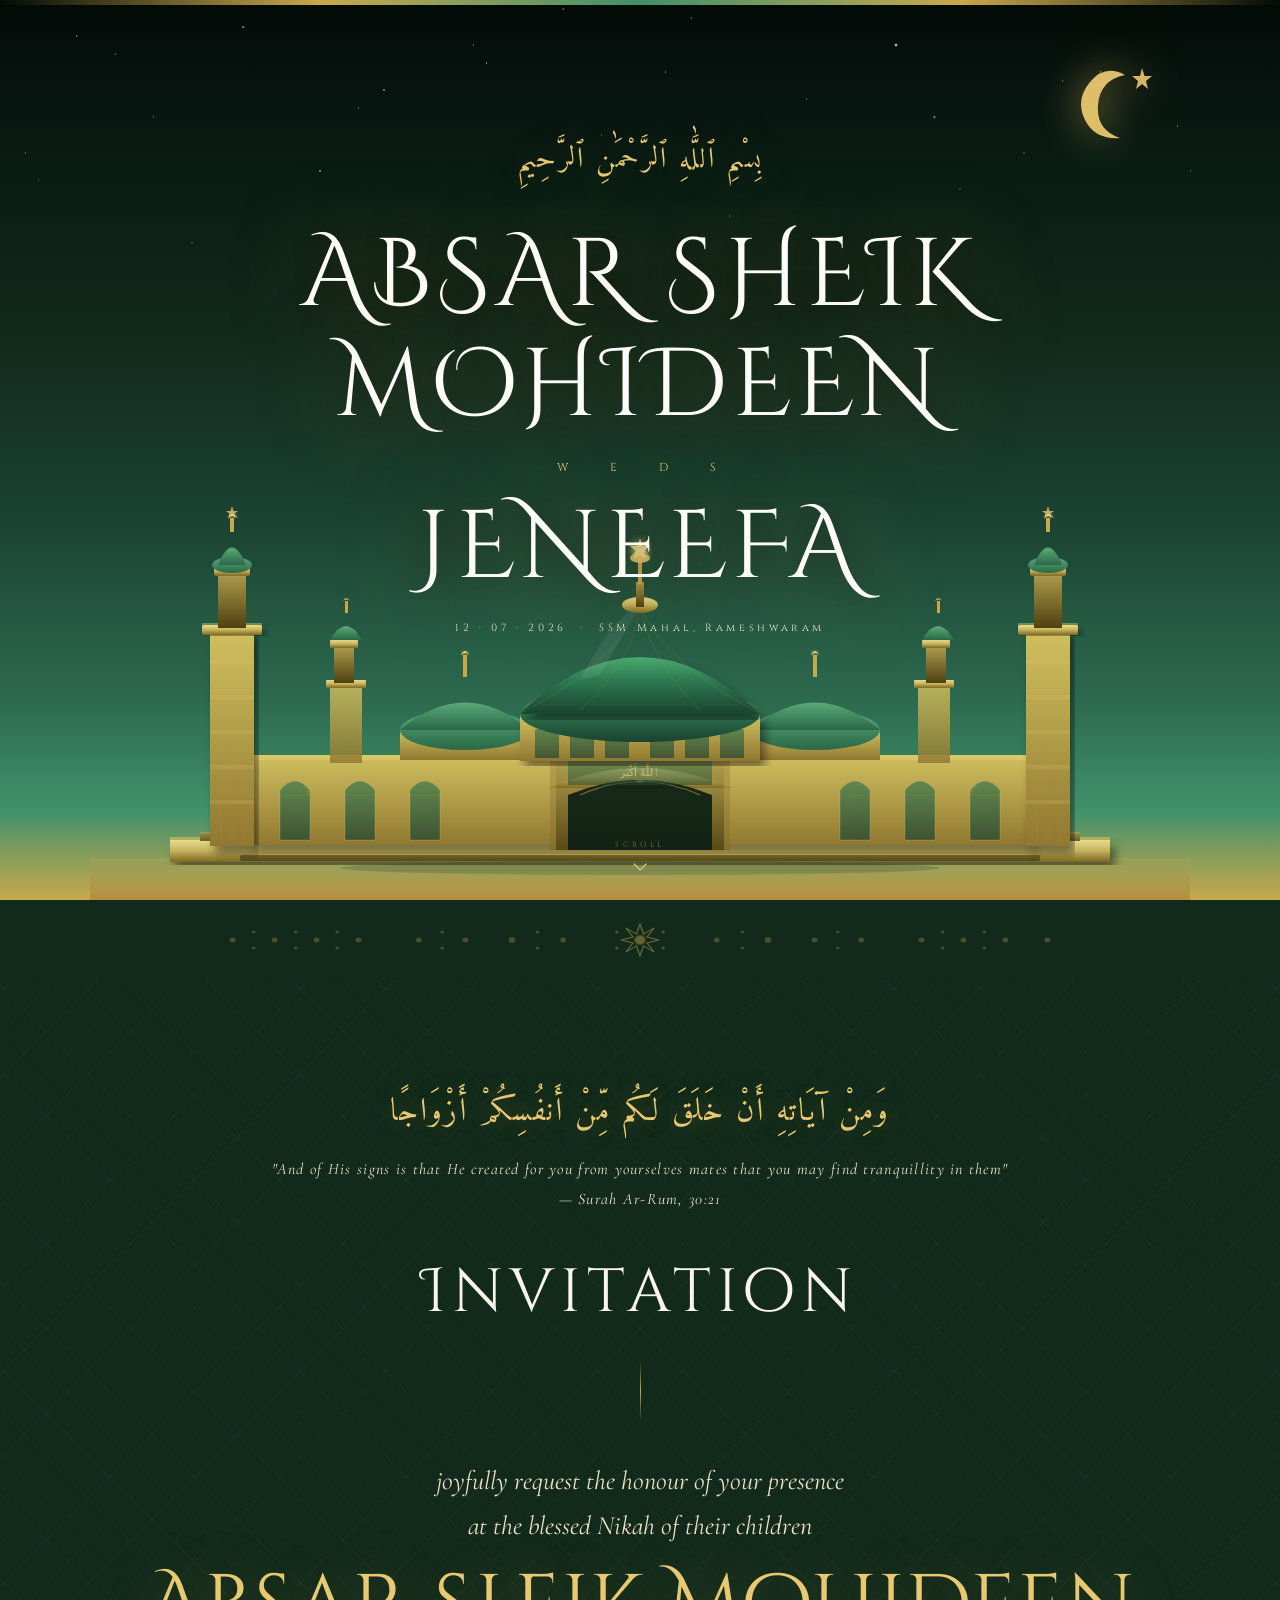
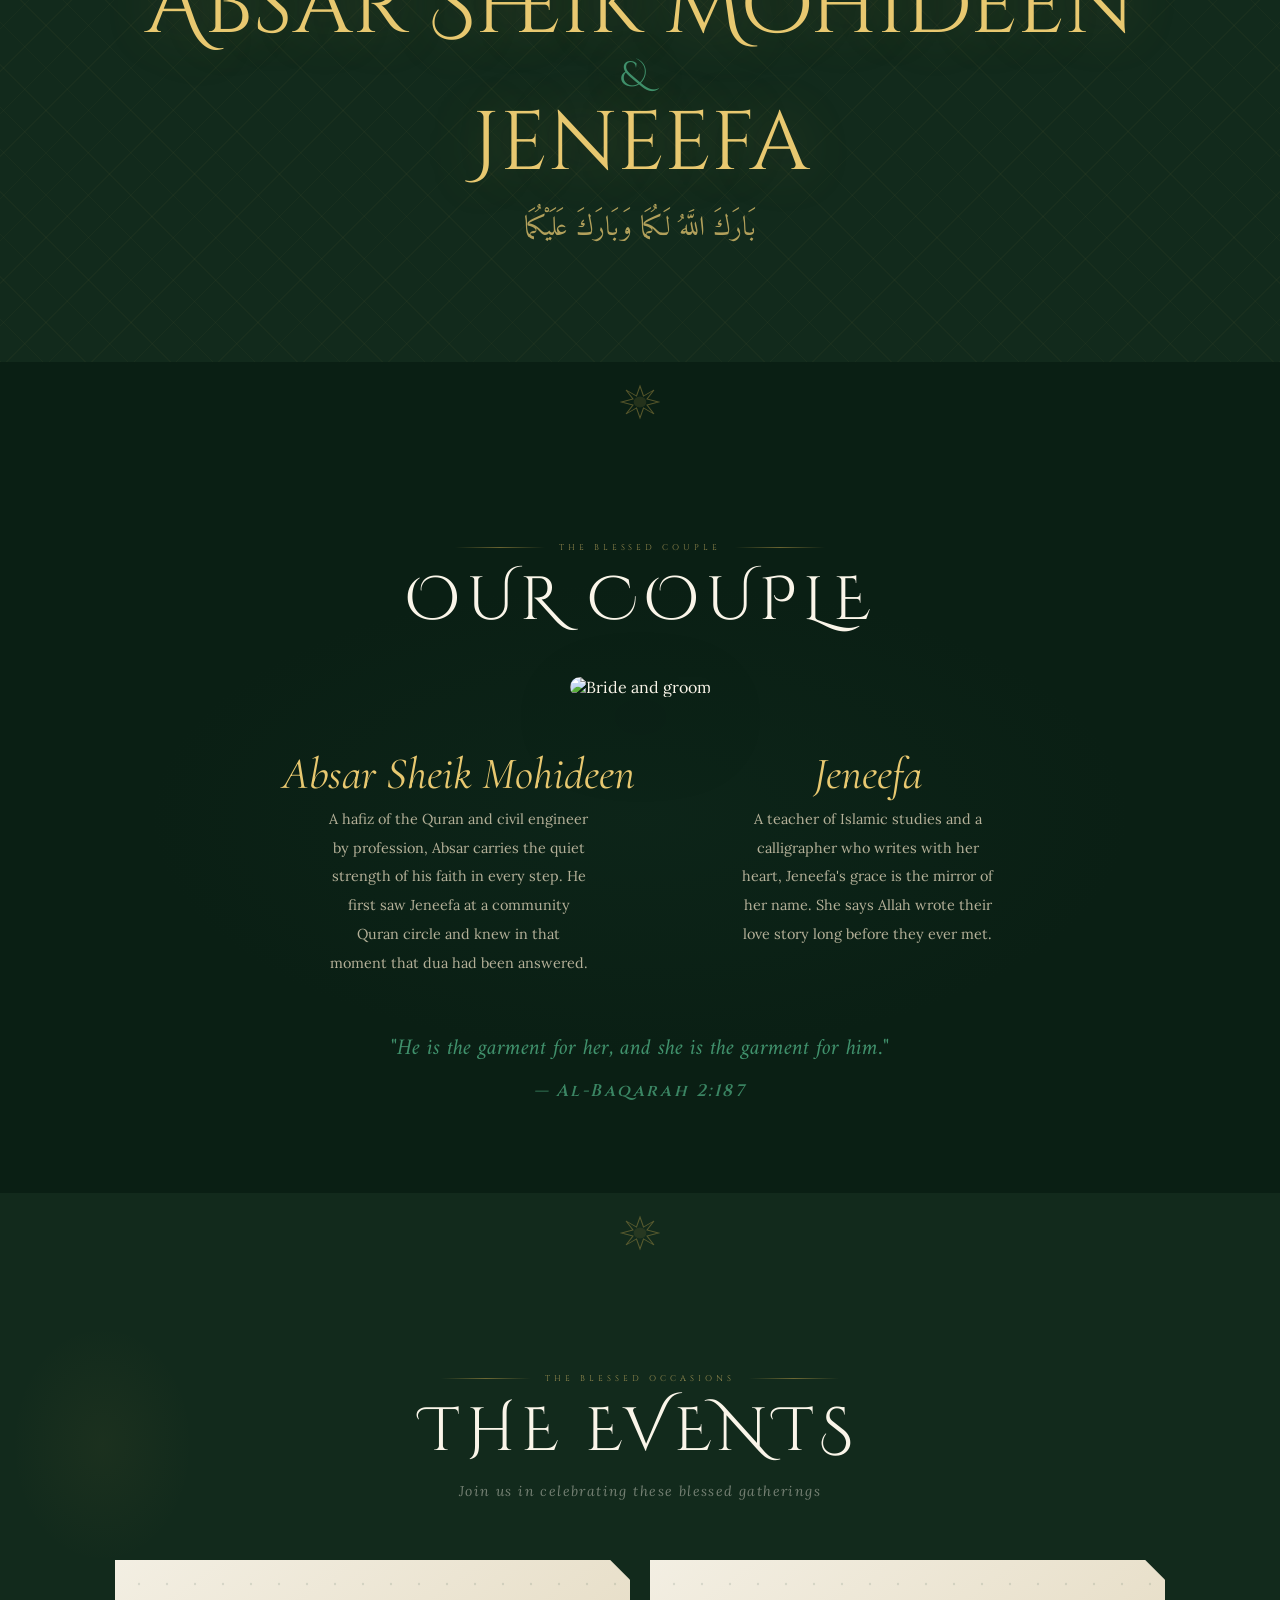
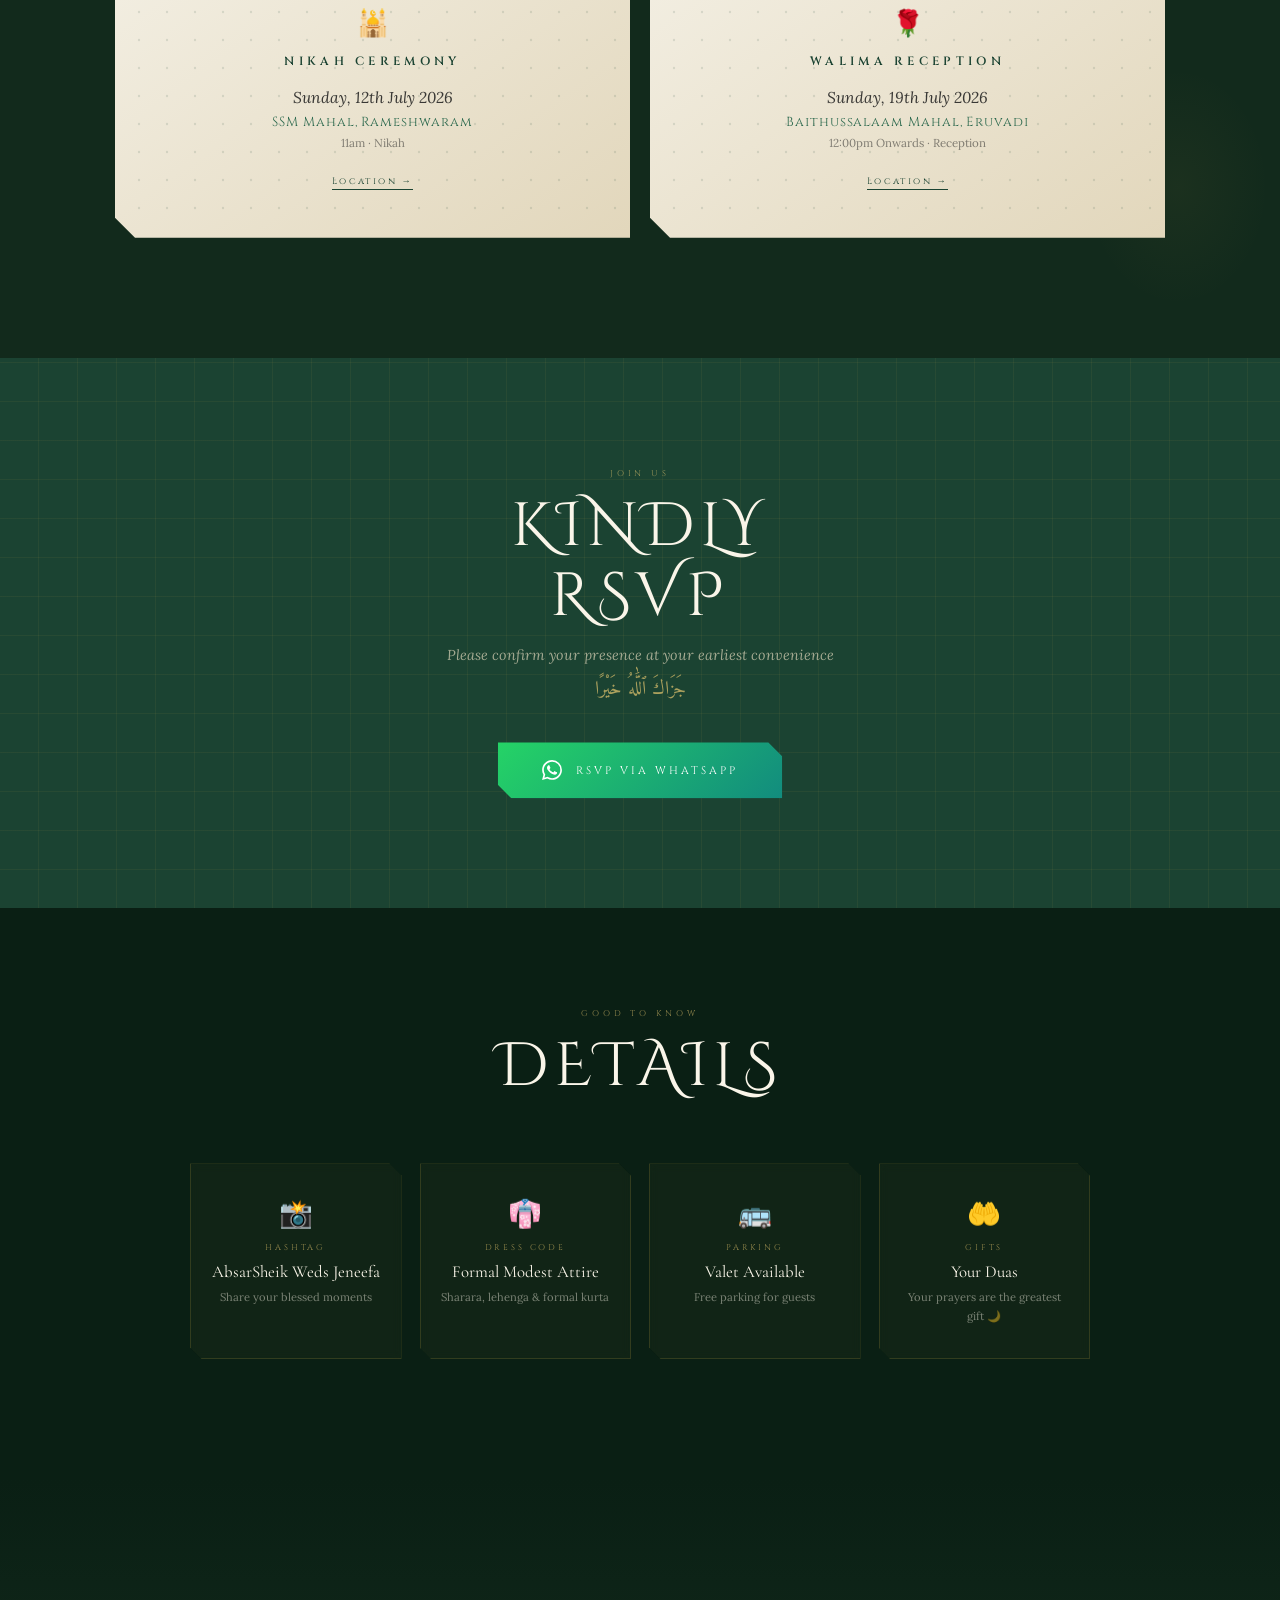
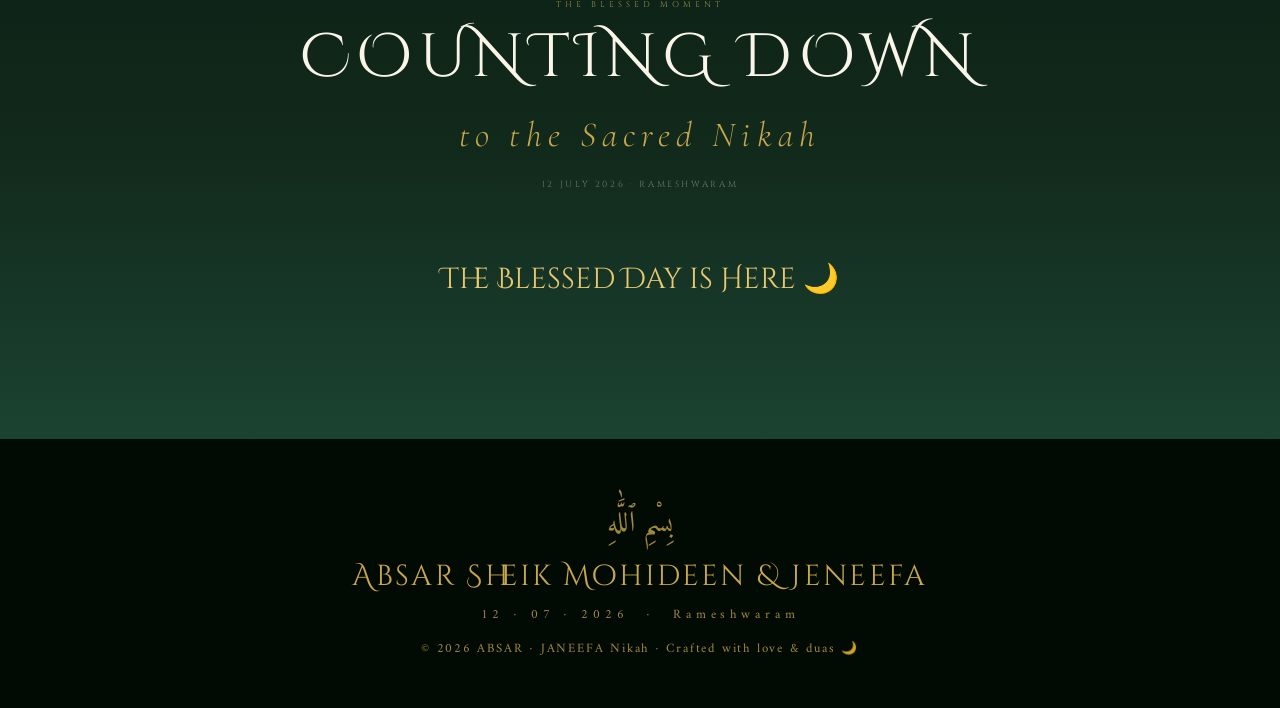
==== commit 908de9a3: "Initial commit Invitation" ====
--- a/public/landing/index.html
+++ b/public/landing/index.html
@@ -52,6 +52,7 @@
 #lantern-layer {
   position:fixed; top:0; left:0; right:0;
   height:100vh; pointer-events:none; z-index:50; overflow:hidden;
+  display:none;
 }
 .lantern {
   position:absolute;
@@ -839,7 +840,7 @@
 
   <!-- HERO TEXT -->
   <div class="hero-text" id="hero-text">
-    <p class="hero-bismillah">بِسْمِ ٱللَّٰهِ ٱلرَّحْمَٰنِ ٱلرَّحِيمِ</p>
+    <p style="margin-bottom:36px; margin-top:50px" class="hero-bismillah">بِسْمِ ٱللَّٰهِ ٱلرَّحْمَٰنِ ٱلرَّحِيمِ</p>
     <div class="hero-name">ABSAR SHEIK MOHIDEEN</div>
     <div class="hero-weds">W &ensp; E &ensp; D &ensp; S</div>
     <div class="hero-name2">JENEEFA</div>
@@ -1090,7 +1091,7 @@
     <p class="reveal d2" style="font-family:'Amiri',serif;font-size:1.2rem;color:var(--gold-lt);opacity:0.7;margin-top:8px;">
       جَزَاكَ ٱللَّٰهُ خَيْرًا
     </p>
-    <a href="https://wa.me/919876543210?text=As-salamu%20alaykum!%20I%20am%20honoured%20to%20attend%20the%20Nikah%20of%20Absar%20Sheik%20Mohideen%20%26%20Jeneefa%20🌙"
+    <a href="https://wa.me/919361151080?text=As-salamu%20alaykum!%20I%20am%20honoured%20to%20attend%20the%20Nikah%20of%20Absar%20Sheik%20Mohideen%20%26%20Jeneefa%20🌙"
        target="_blank" class="wa-btn reveal d3">
       <svg width="20" height="20" viewBox="0 0 24 24" fill="currentColor">
         <path d="M17.472 14.382c-.297-.149-1.758-.867-2.03-.967-.273-.099-.471-.148-.67.15-.197.297-.767.966-.94 1.164-.173.199-.347.223-.644.075-.297-.15-1.255-.463-2.39-1.475-.883-.788-1.48-1.761-1.653-2.059-.173-.297-.018-.458.13-.606.134-.133.298-.347.446-.52.149-.174.198-.298.298-.497.099-.198.05-.371-.025-.52-.075-.149-.669-1.612-.916-2.207-.242-.579-.487-.5-.669-.51-.173-.008-.371-.01-.57-.01-.198 0-.52.074-.792.372-.272.297-1.04 1.016-1.04 2.479 0 1.462 1.065 2.875 1.213 3.074.149.198 2.096 3.2 5.077 4.487.709.306 1.262.489 1.694.625.712.227 1.36.195 1.871.118.571-.085 1.758-.719 2.006-1.413.248-.694.248-1.289.173-1.413-.074-.124-.272-.198-.57-.347m-5.421 7.403h-.004a9.87 9.87 0 01-5.031-1.378l-.361-.214-3.741.982.998-3.648-.235-.374a9.86 9.86 0 01-1.51-5.26c.001-5.45 4.436-9.884 9.888-9.884 2.64 0 5.122 1.03 6.988 2.898a9.825 9.825 0 012.893 6.994c-.003 5.45-4.437 9.884-9.885 9.884m8.413-18.297A11.815 11.815 0 0012.05 0C5.495 0 .16 5.335.157 11.892c0 2.096.547 4.142 1.588 5.945L.057 24l6.305-1.654a11.882 11.882 0 005.683 1.448h.005c6.554 0 11.89-5.335 11.893-11.893a11.821 11.821 0 00-3.48-8.413z"/>
@@ -1186,7 +1187,7 @@
   <p style="font-family:'Amiri',serif;font-size:0.8rem;color:var(--gold);opacity:0.8;margin-bottom:12px;" class="footer-date">12 · 07 · 2026 &nbsp;·&nbsp; Rameshwaram</p>
   <!-- <div  class="footer-links">
     <a href="#" target="_blank">IG</a>
-    <a href="https://wa.me/919876543210" target="_blank">WA</a>
+    <a href="https://wa.me/919361151080" target="_blank">WA</a>
     <a href="#" target="_blank">FB</a>
   </div> -->
   <p style="font-family:'Amiri',serif;font-size:0.8rem;color:var(--gold);opacity:0.8;margin-bottom:8px;" class="footer-copy">© 2026 ABSAR · JANEEFA Nikah · Crafted with love &amp; duas 🌙</p>
@@ -1325,7 +1326,7 @@
   const h = Math.floor((diff % 86400000) / 3600000);
   const m = Math.floor((diff % 3600000)  / 60000);
   const s = Math.floor((diff % 60000)    / 1000);
-  document.getElementById('cd-days').textContent  = String(d).padStart(3,'0');
+  document.getElementById('cd-days').textContent  = String(d);
   document.getElementById('cd-hours').textContent = String(h).padStart(2,'0');
   document.getElementById('cd-mins').textContent  = String(m).padStart(2,'0');
   document.getElementById('cd-secs').textContent  = String(s).padStart(2,'0');
